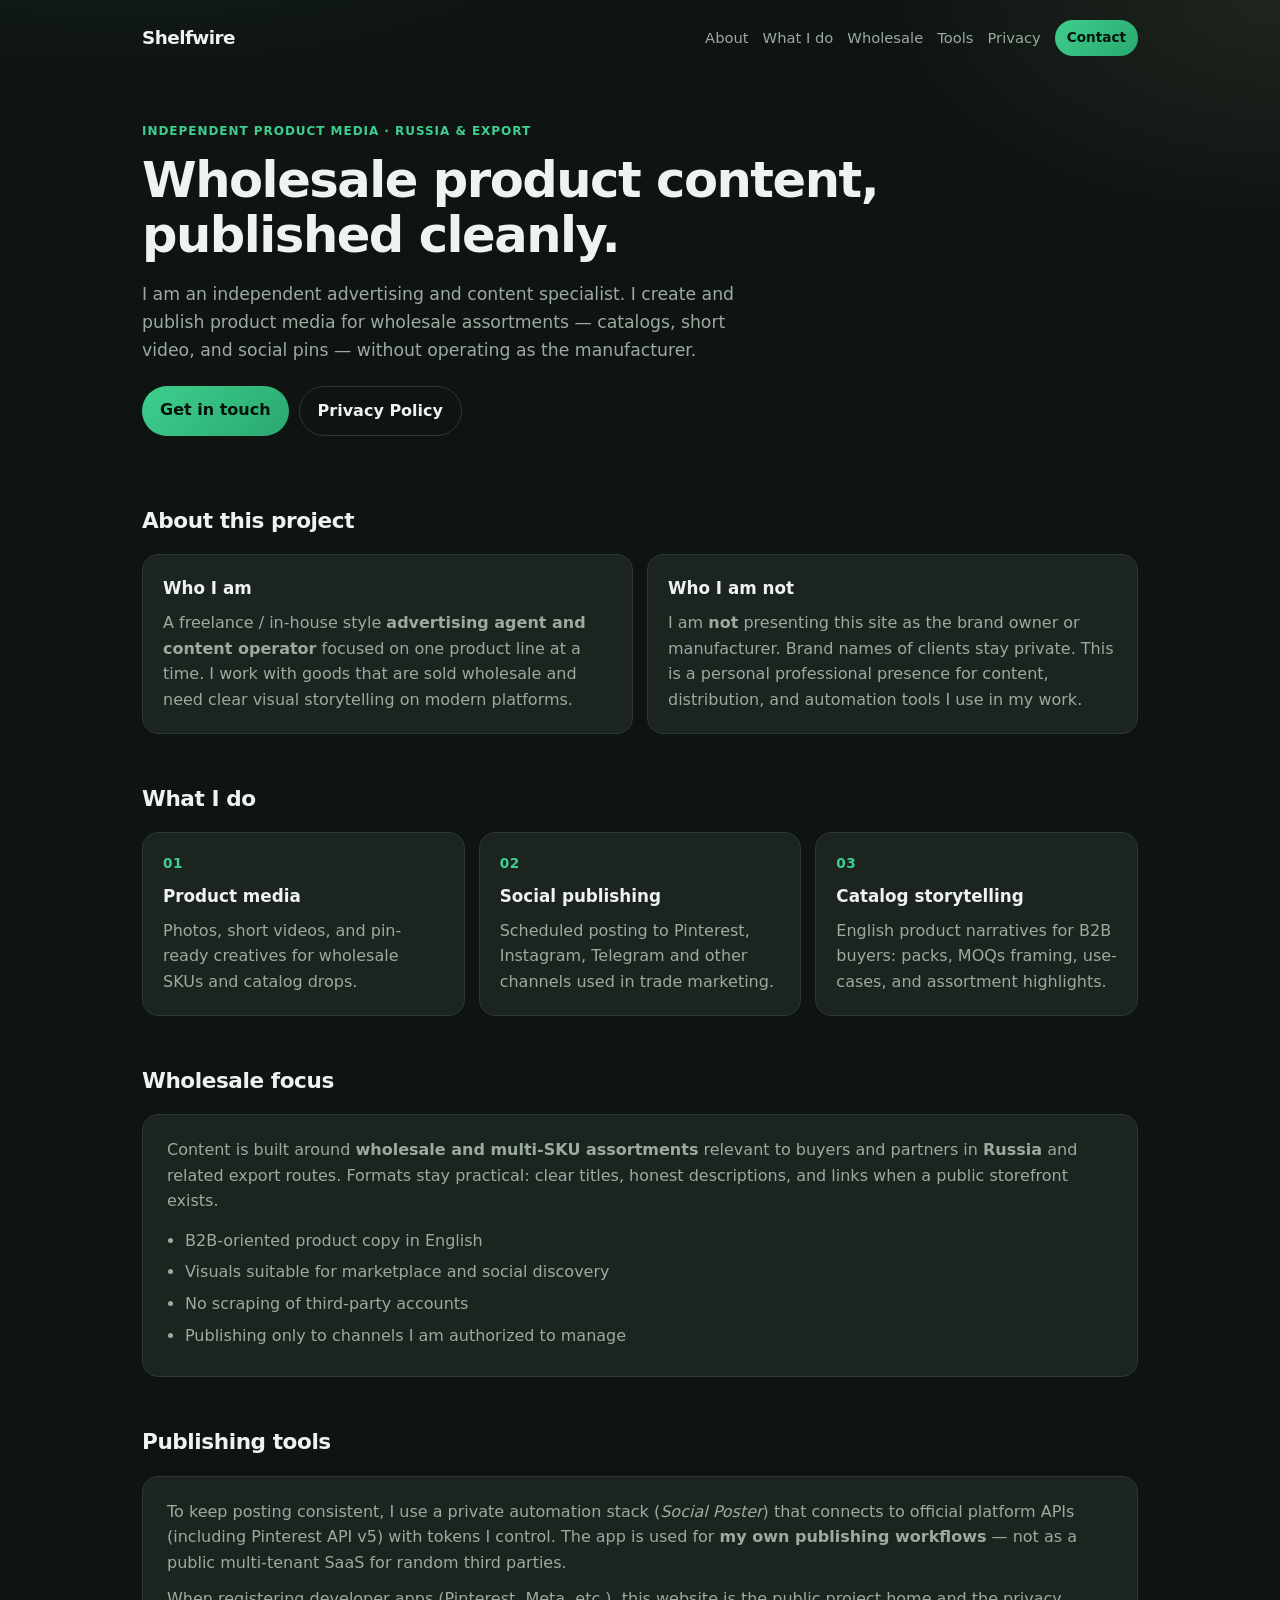
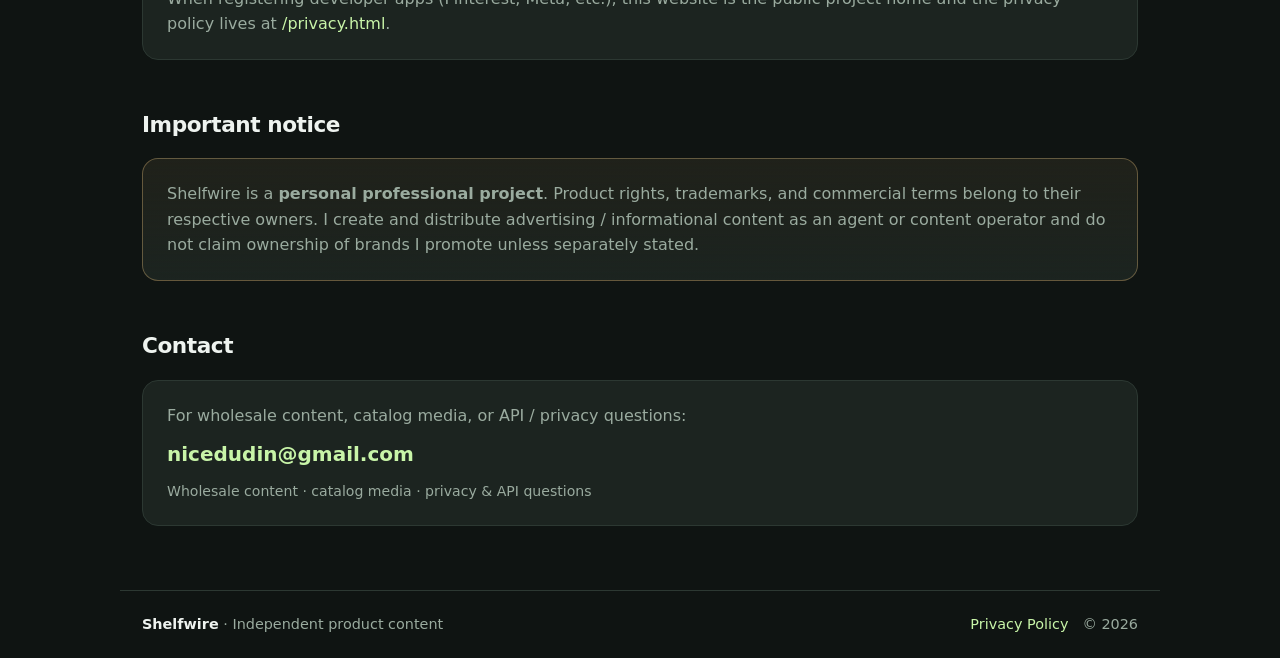
==== index.html @ 35e2c826 "Add Pinterest domain verification meta tag" ====
<!DOCTYPE html>
<html lang="en">
<head>
  <meta charset="UTF-8" />
  <meta name="p:domain_verify" content="ba3eca7c7f9a211c7e49f928717fe940"/>
  <meta name="viewport" content="width=device-width, initial-scale=1" />
  <title>Shelfwire — Product Content & Wholesale Catalog Media</title>
  <meta name="author" content="Shelfwire" />
  <meta property="og:site_name" content="Shelfwire" />
  <meta name="description" content="Independent advertising and product-content studio for wholesale goods. Catalog media, social publishing, and B2B product storytelling for assortments sold in Russia and export markets." />
  <link rel="stylesheet" href="styles.css" />
  <link rel="icon" href="favicon.svg" type="image/svg+xml" />
</head>
<body>
  <header class="top">
    <a class="logo" href="index.html">Shelfwire</a>
    <nav>
      <a href="#about">About</a>
      <a href="#work">What I do</a>
      <a href="#wholesale">Wholesale</a>
      <a href="#tools">Tools</a>
      <a href="privacy.html">Privacy</a>
      <a class="btn sm" href="#contact">Contact</a>
    </nav>
  </header>

  <main>
    <section class="hero">
      <p class="eyebrow">Independent product media · Russia & export</p>
      <h1>Wholesale product content,<br />published cleanly.</h1>
      <p class="lead">
        I am an independent advertising and content specialist.
        I create and publish product media for wholesale assortments —
        catalogs, short video, and social pins — without operating as the manufacturer.
      </p>
      <div class="hero-actions">
        <a class="btn" href="#contact">Get in touch</a>
        <a class="btn ghost" href="privacy.html">Privacy Policy</a>
      </div>
    </section>

    <section id="about" class="block">
      <h2>About this project</h2>
      <div class="grid two">
        <div class="card">
          <h3>Who I am</h3>
          <p>
            A freelance / in-house style <strong>advertising agent and content operator</strong>
            focused on one product line at a time. I work with goods that are sold wholesale
            and need clear visual storytelling on modern platforms.
          </p>
        </div>
        <div class="card">
          <h3>Who I am not</h3>
          <p>
            I am <strong>not</strong> presenting this site as the brand owner or manufacturer.
            Brand names of clients stay private. This is a personal professional presence
            for content, distribution, and automation tools I use in my work.
          </p>
        </div>
      </div>
    </section>

    <section id="work" class="block">
      <h2>What I do</h2>
      <div class="grid three">
        <div class="card">
          <div class="num">01</div>
          <h3>Product media</h3>
          <p>Photos, short videos, and pin-ready creatives for wholesale SKUs and catalog drops.</p>
        </div>
        <div class="card">
          <div class="num">02</div>
          <h3>Social publishing</h3>
          <p>Scheduled posting to Pinterest, Instagram, Telegram and other channels used in trade marketing.</p>
        </div>
        <div class="card">
          <div class="num">03</div>
          <h3>Catalog storytelling</h3>
          <p>English product narratives for B2B buyers: packs, MOQs framing, use-cases, and assortment highlights.</p>
        </div>
      </div>
    </section>

    <section id="wholesale" class="block">
      <h2>Wholesale focus</h2>
      <div class="card wide">
        <p>
          Content is built around <strong>wholesale and multi-SKU assortments</strong>
          relevant to buyers and partners in <strong>Russia</strong> and related export routes.
          Formats stay practical: clear titles, honest descriptions, and links when a public storefront exists.
        </p>
        <ul class="checks">
          <li>B2B-oriented product copy in English</li>
          <li>Visuals suitable for marketplace and social discovery</li>
          <li>No scraping of third-party accounts</li>
          <li>Publishing only to channels I am authorized to manage</li>
        </ul>
      </div>
    </section>

    <section id="tools" class="block">
      <h2>Publishing tools</h2>
      <div class="card wide">
        <p>
          To keep posting consistent, I use a private automation stack
          (<em>Social Poster</em>) that connects to official platform APIs
          (including Pinterest API v5) with tokens I control.
          The app is used for <strong>my own publishing workflows</strong> —
          not as a public multi-tenant SaaS for random third parties.
        </p>
        <p class="muted">
          When registering developer apps (Pinterest, Meta, etc.), this website
          is the public project home and the privacy policy lives at
          <a href="privacy.html">/privacy.html</a>.
        </p>
      </div>
    </section>

    <section id="disclaimer" class="block">
      <h2>Important notice</h2>
      <div class="card wide notice">
        <p>
          Shelfwire is a <strong>personal professional project</strong>.
          Product rights, trademarks, and commercial terms belong to their respective owners.
          I create and distribute advertising / informational content as an agent or content operator
          and do not claim ownership of brands I promote unless separately stated.
        </p>
      </div>
    </section>

    <section id="contact" class="block">
      <h2>Contact</h2>
      <div class="card wide contact">
        <p>For wholesale content, catalog media, or API / privacy questions:</p>
        <!-- TODO: replace with your real email before publishing -->
        <a class="mail" href="mailto:nicedudin@gmail.com">nicedudin@gmail.com</a>
        <p class="muted small">Wholesale content · catalog media · privacy &amp; API questions</p>
      </div>
    </section>
  </main>

  <footer class="foot">
    <div>
      <strong>Shelfwire</strong>
      <span class="muted"> · Independent product content</span>
    </div>
    <div class="foot-links">
      <a href="privacy.html">Privacy Policy</a>
      <span class="muted">© <span id="y"></span></span>
    </div>
  </footer>
  <script>document.getElementById("y").textContent = new Date().getFullYear();</script>
</body>
</html>
---- styles.css ----
:root {
  --bg: #0f1412;
  --bg2: #171d1a;
  --card: #1c2420;
  --line: #2c3832;
  --text: #eef3ef;
  --muted: #9aab9f;
  --accent: #3ecf8e;
  --accent2: #c8f5a8;
  --warn: #e8c07d;
  --radius: 16px;
  --font: "Segoe UI", system-ui, -apple-system, sans-serif;
}

* { box-sizing: border-box; }
html { scroll-behavior: smooth; }
body {
  margin: 0;
  font-family: var(--font);
  background:
    radial-gradient(1200px 600px at 10% -10%, rgba(62, 207, 142, 0.12), transparent 50%),
    radial-gradient(900px 500px at 100% 0%, rgba(200, 245, 168, 0.08), transparent 45%),
    var(--bg);
  color: var(--text);
  line-height: 1.6;
  min-height: 100vh;
}

a { color: var(--accent2); text-decoration: none; }
a:hover { text-decoration: underline; }

.top {
  max-width: 1040px;
  margin: 0 auto;
  padding: 20px 22px;
  display: flex;
  align-items: center;
  justify-content: space-between;
  gap: 16px;
}
.logo {
  font-weight: 800;
  letter-spacing: -0.03em;
  font-size: 1.15rem;
  color: var(--text);
  text-decoration: none;
}
.logo:hover { text-decoration: none; color: var(--accent2); }
nav {
  display: flex;
  flex-wrap: wrap;
  gap: 8px 14px;
  align-items: center;
  font-size: 0.92rem;
}
nav a { color: var(--muted); text-decoration: none; }
nav a:hover { color: var(--text); }

.btn {
  display: inline-block;
  background: linear-gradient(135deg, var(--accent), #2aa86f);
  color: #04140c !important;
  font-weight: 700;
  padding: 11px 18px;
  border-radius: 999px;
  text-decoration: none !important;
  border: 0;
}
.btn:hover { filter: brightness(1.06); }
.btn.ghost {
  background: transparent;
  color: var(--text) !important;
  border: 1px solid var(--line);
}
.btn.sm { padding: 7px 12px; font-size: 0.85rem; }

main { max-width: 1040px; margin: 0 auto; padding: 10px 22px 64px; }
.hero { padding: 36px 0 20px; max-width: 780px; }
.eyebrow {
  text-transform: uppercase;
  letter-spacing: 0.08em;
  font-size: 0.75rem;
  font-weight: 700;
  color: var(--accent);
  margin: 0 0 12px;
}
h1 {
  font-size: clamp(2rem, 4.5vw, 3.1rem);
  line-height: 1.12;
  letter-spacing: -0.03em;
  margin: 0 0 16px;
  font-weight: 800;
}
.lead { font-size: 1.08rem; color: var(--muted); max-width: 640px; }
.hero-actions { display: flex; flex-wrap: wrap; gap: 10px; margin-top: 22px; }

.block { margin-top: 48px; }
.block h2 {
  font-size: 1.35rem;
  letter-spacing: -0.02em;
  margin: 0 0 16px;
}
.grid { display: grid; gap: 14px; }
.grid.two { grid-template-columns: repeat(2, 1fr); }
.grid.three { grid-template-columns: repeat(3, 1fr); }

.card {
  background: var(--card);
  border: 1px solid var(--line);
  border-radius: var(--radius);
  padding: 20px;
}
.card.wide { padding: 22px 24px; }
.card h3 { margin: 0 0 8px; font-size: 1.05rem; }
.card p { margin: 0; color: var(--muted); }
.card p + p { margin-top: 10px; }
.num {
  font-weight: 800;
  color: var(--accent);
  font-size: 0.85rem;
  margin-bottom: 8px;
  letter-spacing: 0.04em;
}

.checks {
  margin: 14px 0 0;
  padding-left: 18px;
  color: var(--muted);
}
.checks li { margin-bottom: 6px; }

.notice {
  border-color: rgba(232, 192, 125, 0.35);
  background: linear-gradient(180deg, rgba(232, 192, 125, 0.08), var(--card));
}
.muted { color: var(--muted); }
.small { font-size: 0.88rem; }
.contact .mail {
  display: inline-block;
  margin: 10px 0;
  font-size: 1.25rem;
  font-weight: 700;
  color: var(--accent2);
}

.foot {
  max-width: 1040px;
  margin: 0 auto;
  padding: 22px;
  border-top: 1px solid var(--line);
  display: flex;
  justify-content: space-between;
  gap: 12px;
  flex-wrap: wrap;
  font-size: 0.9rem;
}
.foot-links { display: flex; gap: 14px; align-items: center; }

/* Legal */
.legal { max-width: 800px; }
.legal h1 { font-size: 2.2rem; margin-bottom: 8px; }
.legal-card h2 {
  font-size: 1.05rem;
  margin: 22px 0 8px;
  color: var(--text);
}
.legal-card h2:first-child { margin-top: 0; }
.legal-card p, .legal-card li { color: var(--muted); font-size: 0.96rem; }
.legal-card ul { padding-left: 18px; }
.legal-card li { margin-bottom: 6px; }

code {
  font-family: ui-monospace, SFMono-Regular, Menlo, monospace;
  font-size: 0.85em;
  background: var(--bg2);
  padding: 1px 6px;
  border-radius: 4px;
}

@media (max-width: 800px) {
  .grid.two, .grid.three { grid-template-columns: 1fr; }
  nav { justify-content: flex-end; }
}
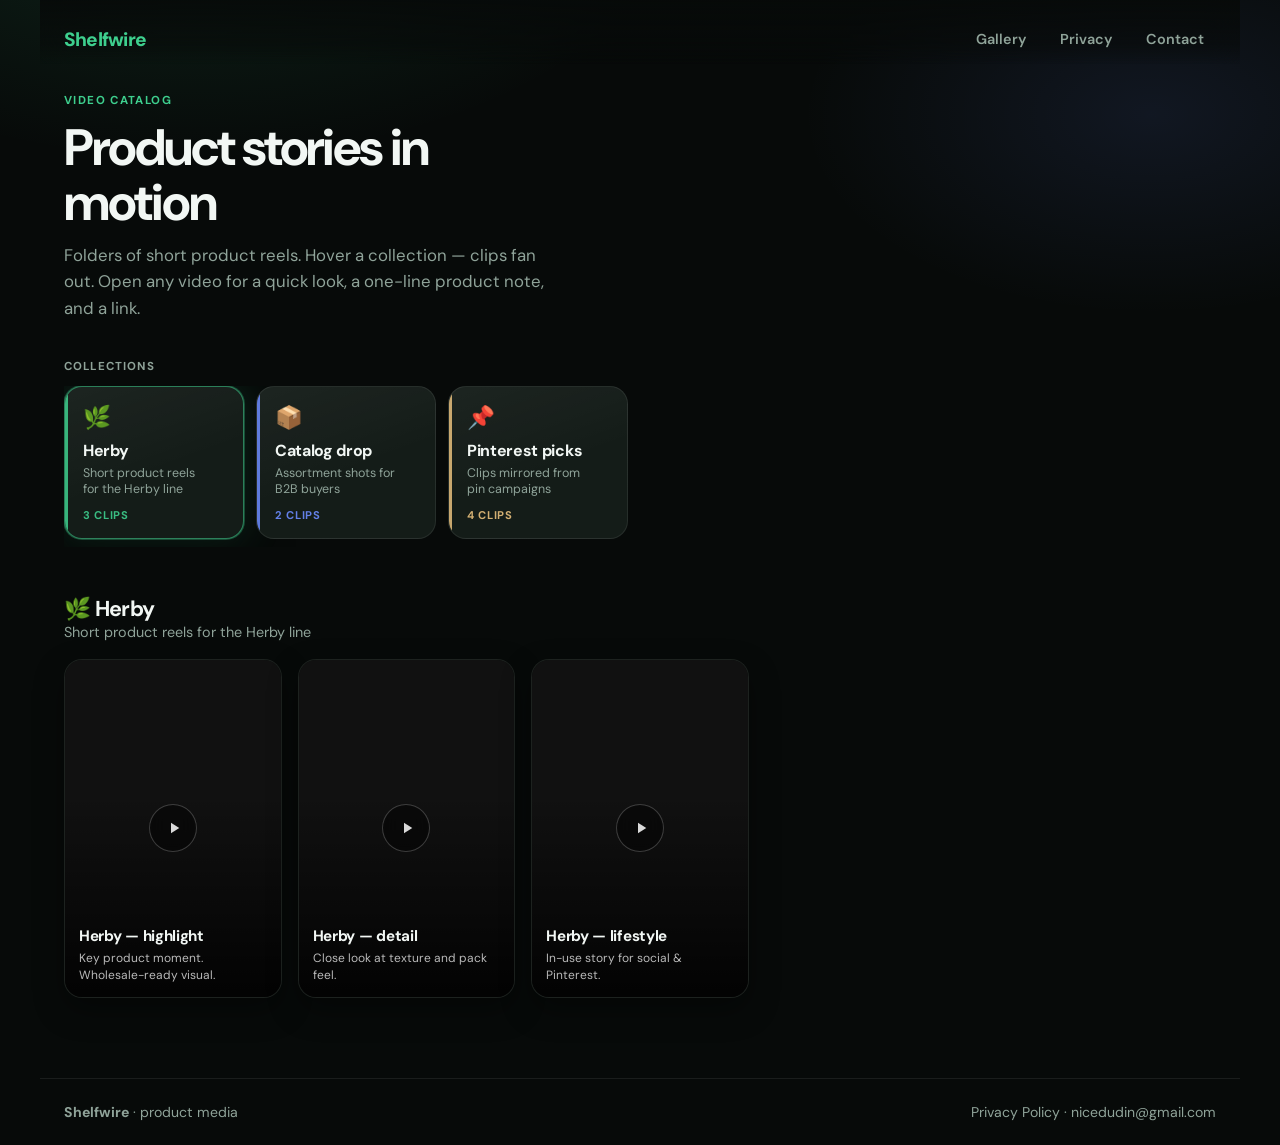
==== commit 552726b8: "Multimedia video catalog with animated collections" ====
--- a/index.html
+++ b/index.html
@@ -4,152 +4,80 @@
   <meta charset="UTF-8" />
   <meta name="p:domain_verify" content="ba3eca7c7f9a211c7e49f928717fe940"/>
   <meta name="viewport" content="width=device-width, initial-scale=1" />
-  <title>Shelfwire — Product Content & Wholesale Catalog Media</title>
+  <title>Shelfwire — Product videos</title>
   <meta name="author" content="Shelfwire" />
   <meta property="og:site_name" content="Shelfwire" />
-  <meta name="description" content="Independent advertising and product-content studio for wholesale goods. Catalog media, social publishing, and B2B product storytelling for assortments sold in Russia and export markets." />
-  <link rel="stylesheet" href="styles.css" />
+  <meta name="description" content="Shelfwire — multimedia product catalog. Short reels by collection, minimal copy, direct product links." />
   <link rel="icon" href="favicon.svg" type="image/svg+xml" />
+  <link rel="preconnect" href="https://fonts.googleapis.com" />
+  <link rel="preconnect" href="https://fonts.gstatic.com" crossorigin />
+  <link href="https://fonts.googleapis.com/css2?family=DM+Sans:ital,opsz,wght@0,9..40,400;0,9..40,500;0,9..40,600;0,9..40,700;1,9..40,400&display=swap" rel="stylesheet" />
+  <link rel="stylesheet" href="css/gallery.css" />
 </head>
 <body>
   <header class="top">
-    <a class="logo" href="index.html">Shelfwire</a>
-    <nav>
-      <a href="#about">About</a>
-      <a href="#work">What I do</a>
-      <a href="#wholesale">Wholesale</a>
-      <a href="#tools">Tools</a>
+    <a class="logo" href="index.html"><span id="site-name">Shelfwire</span></a>
+    <nav class="nav">
+      <a href="#gallery">Gallery</a>
       <a href="privacy.html">Privacy</a>
-      <a class="btn sm" href="#contact">Contact</a>
+      <a href="mailto:nicedudin@gmail.com">Contact</a>
     </nav>
   </header>
 
-  <main>
-    <section class="hero">
-      <p class="eyebrow">Independent product media · Russia & export</p>
-      <h1>Wholesale product content,<br />published cleanly.</h1>
-      <p class="lead">
-        I am an independent advertising and content specialist.
-        I create and publish product media for wholesale assortments —
-        catalogs, short video, and social pins — without operating as the manufacturer.
-      </p>
-      <div class="hero-actions">
-        <a class="btn" href="#contact">Get in touch</a>
-        <a class="btn ghost" href="privacy.html">Privacy Policy</a>
-      </div>
-    </section>
+  <section class="hero">
+    <p class="eyebrow">Video catalog</p>
+    <h1 id="site-tagline">Product stories in motion</h1>
+    <p>
+      Folders of short product reels. Hover a collection — clips fan out.
+      Open any video for a quick look, a one-line product note, and a link.
+    </p>
+  </section>
 
-    <section id="about" class="block">
-      <h2>About this project</h2>
-      <div class="grid two">
-        <div class="card">
-          <h3>Who I am</h3>
-          <p>
-            A freelance / in-house style <strong>advertising agent and content operator</strong>
-            focused on one product line at a time. I work with goods that are sold wholesale
-            and need clear visual storytelling on modern platforms.
-          </p>
+  <section class="rail-wrap" id="gallery">
+    <div class="rail-label">Collections</div>
+    <div class="rail" id="rail" role="tablist" aria-label="Product collections"></div>
+  </section>
+
+  <section class="stage" id="stage" aria-live="polite">
+    <div class="stage-head" id="stage-head"></div>
+    <div class="fan" id="fan"></div>
+  </section>
+
+  <div class="modal" id="modal" role="dialog" aria-modal="true" aria-labelledby="modal-title">
+    <div class="modal-inner">
+      <button type="button" class="modal-close" id="modal-close" aria-label="Close">×</button>
+      <div class="modal-card">
+        <div class="modal-video">
+          <video id="modal-video" controls playsinline></video>
         </div>
-        <div class="card">
-          <h3>Who I am not</h3>
-          <p>
-            I am <strong>not</strong> presenting this site as the brand owner or manufacturer.
-            Brand names of clients stay private. This is a personal professional presence
-            for content, distribution, and automation tools I use in my work.
-          </p>
+        <div class="modal-side">
+          <div class="cat-tag" id="modal-cat"></div>
+          <h2 id="modal-title"></h2>
+          <p id="modal-blurb"></p>
+          <div class="btn-row">
+            <a class="btn primary" id="modal-link" href="#" target="_blank" rel="noopener">View product →</a>
+            <button type="button" class="btn ghost" id="modal-close-2">Close</button>
+          </div>
         </div>
       </div>
-    </section>
-
-    <section id="work" class="block">
-      <h2>What I do</h2>
-      <div class="grid three">
-        <div class="card">
-          <div class="num">01</div>
-          <h3>Product media</h3>
-          <p>Photos, short videos, and pin-ready creatives for wholesale SKUs and catalog drops.</p>
-        </div>
-        <div class="card">
-          <div class="num">02</div>
-          <h3>Social publishing</h3>
-          <p>Scheduled posting to Pinterest, Instagram, Telegram and other channels used in trade marketing.</p>
-        </div>
-        <div class="card">
-          <div class="num">03</div>
-          <h3>Catalog storytelling</h3>
-          <p>English product narratives for B2B buyers: packs, MOQs framing, use-cases, and assortment highlights.</p>
-        </div>
-      </div>
-    </section>
-
-    <section id="wholesale" class="block">
-      <h2>Wholesale focus</h2>
-      <div class="card wide">
-        <p>
-          Content is built around <strong>wholesale and multi-SKU assortments</strong>
-          relevant to buyers and partners in <strong>Russia</strong> and related export routes.
-          Formats stay practical: clear titles, honest descriptions, and links when a public storefront exists.
-        </p>
-        <ul class="checks">
-          <li>B2B-oriented product copy in English</li>
-          <li>Visuals suitable for marketplace and social discovery</li>
-          <li>No scraping of third-party accounts</li>
-          <li>Publishing only to channels I am authorized to manage</li>
-        </ul>
-      </div>
-    </section>
-
-    <section id="tools" class="block">
-      <h2>Publishing tools</h2>
-      <div class="card wide">
-        <p>
-          To keep posting consistent, I use a private automation stack
-          (<em>Social Poster</em>) that connects to official platform APIs
-          (including Pinterest API v5) with tokens I control.
-          The app is used for <strong>my own publishing workflows</strong> —
-          not as a public multi-tenant SaaS for random third parties.
-        </p>
-        <p class="muted">
-          When registering developer apps (Pinterest, Meta, etc.), this website
-          is the public project home and the privacy policy lives at
-          <a href="privacy.html">/privacy.html</a>.
-        </p>
-      </div>
-    </section>
-
-    <section id="disclaimer" class="block">
-      <h2>Important notice</h2>
-      <div class="card wide notice">
-        <p>
-          Shelfwire is a <strong>personal professional project</strong>.
-          Product rights, trademarks, and commercial terms belong to their respective owners.
-          I create and distribute advertising / informational content as an agent or content operator
-          and do not claim ownership of brands I promote unless separately stated.
-        </p>
-      </div>
-    </section>
-
-    <section id="contact" class="block">
-      <h2>Contact</h2>
-      <div class="card wide contact">
-        <p>For wholesale content, catalog media, or API / privacy questions:</p>
-        <!-- TODO: replace with your real email before publishing -->
-        <a class="mail" href="mailto:nicedudin@gmail.com">nicedudin@gmail.com</a>
-        <p class="muted small">Wholesale content · catalog media · privacy &amp; API questions</p>
-      </div>
-    </section>
-  </main>
+    </div>
+  </div>
 
   <footer class="foot">
+    <div><strong>Shelfwire</strong> · product media</div>
     <div>
-      <strong>Shelfwire</strong>
-      <span class="muted"> · Independent product content</span>
-    </div>
-    <div class="foot-links">
       <a href="privacy.html">Privacy Policy</a>
-      <span class="muted">© <span id="y"></span></span>
+      ·
+      <a href="mailto:nicedudin@gmail.com">nicedudin@gmail.com</a>
     </div>
   </footer>
-  <script>document.getElementById("y").textContent = new Date().getFullYear();</script>
+
+  <script src="js/catalog.js"></script>
+  <script src="js/gallery.js"></script>
+  <script>
+    document.getElementById("modal-close-2").addEventListener("click", () => {
+      document.getElementById("modal-close").click();
+    });
+  </script>
 </body>
 </html>
--- a/css/gallery.css
+++ b/css/gallery.css
@@ -0,0 +1,451 @@
+:root {
+  --bg: #070a09;
+  --bg2: #0e1411;
+  --card: #141c18;
+  --line: rgba(255, 255, 255, 0.08);
+  --text: #f2f7f4;
+  --muted: #8fa399;
+  --accent: #3ecf8e;
+  --glow: rgba(62, 207, 142, 0.35);
+  --radius: 20px;
+  --font: "DM Sans", "Segoe UI", system-ui, sans-serif;
+  --ease: cubic-bezier(0.22, 1, 0.36, 1);
+}
+
+* { box-sizing: border-box; }
+html { scroll-behavior: smooth; }
+body {
+  margin: 0;
+  min-height: 100vh;
+  font-family: var(--font);
+  color: var(--text);
+  background:
+    radial-gradient(900px 500px at 15% -10%, rgba(62, 207, 142, 0.14), transparent 55%),
+    radial-gradient(700px 400px at 90% 10%, rgba(108, 140, 255, 0.1), transparent 50%),
+    var(--bg);
+  overflow-x: hidden;
+}
+
+a { color: inherit; text-decoration: none; }
+
+/* ── Header ── */
+.top {
+  max-width: 1200px;
+  margin: 0 auto;
+  padding: 22px 24px 8px;
+  display: flex;
+  align-items: center;
+  justify-content: space-between;
+  gap: 16px;
+  position: sticky;
+  top: 0;
+  z-index: 40;
+  backdrop-filter: blur(14px);
+  background: linear-gradient(180deg, rgba(7, 10, 9, 0.92), rgba(7, 10, 9, 0.55) 70%, transparent);
+}
+.logo {
+  font-weight: 800;
+  letter-spacing: -0.04em;
+  font-size: 1.2rem;
+}
+.logo span { color: var(--accent); }
+.nav {
+  display: flex;
+  gap: 10px;
+  align-items: center;
+  flex-wrap: wrap;
+}
+.nav a {
+  color: var(--muted);
+  font-size: 0.9rem;
+  font-weight: 600;
+  padding: 8px 12px;
+  border-radius: 999px;
+  transition: 0.2s var(--ease);
+}
+.nav a:hover { color: var(--text); background: rgba(255,255,255,0.04); }
+
+/* ── Hero ── */
+.hero {
+  max-width: 1200px;
+  margin: 0 auto;
+  padding: 28px 24px 10px;
+}
+.hero .eyebrow {
+  text-transform: uppercase;
+  letter-spacing: 0.12em;
+  font-size: 0.72rem;
+  font-weight: 700;
+  color: var(--accent);
+  margin: 0 0 10px;
+}
+.hero h1 {
+  margin: 0 0 12px;
+  font-size: clamp(2rem, 4.5vw, 3.2rem);
+  letter-spacing: -0.04em;
+  line-height: 1.08;
+  max-width: 14ch;
+}
+.hero p {
+  margin: 0;
+  color: var(--muted);
+  max-width: 42ch;
+  font-size: 1.05rem;
+  line-height: 1.55;
+}
+
+/* ── Category rail ── */
+.rail-wrap {
+  max-width: 1200px;
+  margin: 28px auto 0;
+  padding: 0 24px 40px;
+}
+.rail-label {
+  font-size: 0.72rem;
+  font-weight: 700;
+  letter-spacing: 0.1em;
+  text-transform: uppercase;
+  color: var(--muted);
+  margin-bottom: 12px;
+}
+.rail {
+  display: flex;
+  gap: 12px;
+  overflow-x: auto;
+  padding-bottom: 8px;
+  scrollbar-width: thin;
+}
+.folder {
+  flex: 0 0 auto;
+  min-width: 180px;
+  border: 1px solid var(--line);
+  background: linear-gradient(160deg, rgba(255,255,255,0.04), transparent 55%), var(--card);
+  border-radius: 18px;
+  padding: 16px 18px;
+  cursor: pointer;
+  transition: transform 0.35s var(--ease), border-color 0.25s, box-shadow 0.35s var(--ease);
+  position: relative;
+  overflow: hidden;
+  text-align: left;
+  color: var(--text);
+  font: inherit;
+}
+.folder::before {
+  content: "";
+  position: absolute;
+  inset: 0 auto 0 0;
+  width: 3px;
+  background: var(--folder-accent, var(--accent));
+  opacity: 0.85;
+}
+.folder:hover {
+  transform: translateY(-3px);
+  border-color: rgba(255,255,255,0.16);
+}
+.folder.active {
+  border-color: color-mix(in srgb, var(--folder-accent, var(--accent)) 55%, transparent);
+  box-shadow: 0 0 0 1px color-mix(in srgb, var(--folder-accent, var(--accent)) 30%, transparent),
+    0 18px 50px rgba(0, 0, 0, 0.35),
+    0 0 40px color-mix(in srgb, var(--folder-accent, var(--accent)) 18%, transparent);
+}
+.folder .fe { font-size: 1.4rem; display: block; margin-bottom: 8px; }
+.folder .ft { font-weight: 700; font-size: 1rem; letter-spacing: -0.02em; }
+.folder .fb { color: var(--muted); font-size: 0.78rem; margin-top: 4px; max-width: 16ch; line-height: 1.35; }
+.folder .fc {
+  margin-top: 10px;
+  font-size: 0.7rem;
+  font-weight: 700;
+  letter-spacing: 0.06em;
+  text-transform: uppercase;
+  color: var(--folder-accent, var(--accent));
+  opacity: 0.9;
+}
+
+/* ── Stage: fan / grid of clips ── */
+.stage {
+  max-width: 1200px;
+  margin: 8px auto 0;
+  padding: 0 24px 80px;
+  min-height: 420px;
+}
+.stage-empty {
+  border: 1px dashed var(--line);
+  border-radius: var(--radius);
+  padding: 48px 24px;
+  text-align: center;
+  color: var(--muted);
+}
+.stage-head {
+  display: flex;
+  align-items: baseline;
+  justify-content: space-between;
+  gap: 12px;
+  margin-bottom: 18px;
+  opacity: 0;
+  transform: translateY(8px);
+  transition: 0.45s var(--ease);
+}
+.stage.open .stage-head {
+  opacity: 1;
+  transform: none;
+}
+.stage-head h2 {
+  margin: 0;
+  font-size: 1.35rem;
+  letter-spacing: -0.03em;
+}
+.stage-head p {
+  margin: 0;
+  color: var(--muted);
+  font-size: 0.9rem;
+}
+
+.fan {
+  position: relative;
+  display: grid;
+  grid-template-columns: repeat(auto-fill, minmax(200px, 1fr));
+  gap: 16px;
+  perspective: 1200px;
+}
+
+.clip {
+  --i: 0;
+  position: relative;
+  border-radius: 18px;
+  overflow: hidden;
+  background: #0a0f0c;
+  border: 1px solid var(--line);
+  cursor: pointer;
+  aspect-ratio: 9 / 14;
+  transform-origin: center bottom;
+  opacity: 0;
+  transform: translateY(40px) scale(0.82) rotateX(12deg);
+  transition:
+    opacity 0.5s var(--ease),
+    transform 0.55s var(--ease),
+    border-color 0.25s,
+    box-shadow 0.35s var(--ease);
+  transition-delay: calc(var(--i) * 55ms);
+  box-shadow: 0 12px 30px rgba(0, 0, 0, 0.35);
+}
+.stage.open .clip {
+  opacity: 1;
+  transform: translateY(0) scale(1) rotateX(0);
+}
+.stage.open .clip:hover {
+  transform: translateY(-10px) scale(1.03);
+  border-color: rgba(255, 255, 255, 0.2);
+  box-shadow:
+    0 24px 50px rgba(0, 0, 0, 0.45),
+    0 0 0 1px color-mix(in srgb, var(--cat-accent, var(--accent)) 40%, transparent),
+    0 0 36px color-mix(in srgb, var(--cat-accent, var(--accent)) 15%, transparent);
+  z-index: 2;
+}
+.stage.collapsing .clip {
+  opacity: 0;
+  transform: translateY(28px) scale(0.88);
+  transition-delay: calc(var(--i) * 30ms);
+}
+
+.clip video,
+.clip .poster {
+  width: 100%;
+  height: 100%;
+  object-fit: cover;
+  display: block;
+  background: #111;
+}
+.clip .shade {
+  position: absolute;
+  inset: 0;
+  background: linear-gradient(180deg, transparent 40%, rgba(0, 0, 0, 0.85) 100%);
+  pointer-events: none;
+}
+.clip .meta {
+  position: absolute;
+  left: 0;
+  right: 0;
+  bottom: 0;
+  padding: 14px;
+  z-index: 1;
+}
+.clip .meta h3 {
+  margin: 0 0 4px;
+  font-size: 0.95rem;
+  font-weight: 700;
+  letter-spacing: -0.02em;
+}
+.clip .meta p {
+  margin: 0;
+  font-size: 0.75rem;
+  color: rgba(255, 255, 255, 0.72);
+  line-height: 1.35;
+  display: -webkit-box;
+  -webkit-line-clamp: 2;
+  -webkit-box-orient: vertical;
+  overflow: hidden;
+}
+.clip .play {
+  position: absolute;
+  top: 50%;
+  left: 50%;
+  width: 48px;
+  height: 48px;
+  margin: -24px 0 0 -24px;
+  border-radius: 50%;
+  background: rgba(0, 0, 0, 0.45);
+  border: 1px solid rgba(255, 255, 255, 0.25);
+  backdrop-filter: blur(8px);
+  display: grid;
+  place-items: center;
+  opacity: 0.85;
+  transition: 0.25s var(--ease);
+  pointer-events: none;
+}
+.clip:hover .play {
+  opacity: 1;
+  transform: scale(1.08);
+  background: color-mix(in srgb, var(--cat-accent, var(--accent)) 55%, rgba(0,0,0,0.4));
+}
+.clip .play svg { width: 18px; height: 18px; fill: #fff; margin-left: 2px; }
+
+/* ── Modal ── */
+.modal {
+  position: fixed;
+  inset: 0;
+  z-index: 100;
+  display: grid;
+  place-items: center;
+  padding: 20px;
+  background: rgba(0, 0, 0, 0.72);
+  backdrop-filter: blur(10px);
+  opacity: 0;
+  pointer-events: none;
+  transition: opacity 0.3s var(--ease);
+}
+.modal.open {
+  opacity: 1;
+  pointer-events: auto;
+}
+.modal-card {
+  width: min(960px, 100%);
+  max-height: min(90vh, 900px);
+  background: var(--bg2);
+  border: 1px solid var(--line);
+  border-radius: 22px;
+  overflow: hidden;
+  display: grid;
+  grid-template-columns: 1.2fr 0.9fr;
+  box-shadow: 0 40px 100px rgba(0, 0, 0, 0.55);
+  transform: translateY(18px) scale(0.97);
+  transition: transform 0.4s var(--ease);
+}
+.modal.open .modal-card { transform: none; }
+.modal-video {
+  background: #000;
+  min-height: 280px;
+  display: flex;
+  align-items: center;
+}
+.modal-video video {
+  width: 100%;
+  max-height: 80vh;
+  display: block;
+}
+.modal-side {
+  padding: 28px 26px;
+  display: flex;
+  flex-direction: column;
+  gap: 12px;
+}
+.modal-side .cat-tag {
+  font-size: 0.7rem;
+  font-weight: 700;
+  letter-spacing: 0.08em;
+  text-transform: uppercase;
+  color: var(--accent);
+}
+.modal-side h2 {
+  margin: 0;
+  font-size: 1.45rem;
+  letter-spacing: -0.03em;
+  line-height: 1.15;
+}
+.modal-side p {
+  margin: 0;
+  color: var(--muted);
+  font-size: 0.95rem;
+  line-height: 1.55;
+  flex: 1;
+}
+.btn-row {
+  display: flex;
+  flex-wrap: wrap;
+  gap: 10px;
+  margin-top: 8px;
+}
+.btn {
+  display: inline-flex;
+  align-items: center;
+  justify-content: center;
+  gap: 8px;
+  padding: 12px 18px;
+  border-radius: 999px;
+  font-weight: 700;
+  font-size: 0.9rem;
+  border: 0;
+  cursor: pointer;
+  font-family: inherit;
+  transition: 0.2s var(--ease);
+}
+.btn.primary {
+  background: linear-gradient(135deg, var(--accent), #2aa86f);
+  color: #04140c;
+}
+.btn.primary:hover { filter: brightness(1.08); }
+.btn.ghost {
+  background: transparent;
+  color: var(--text);
+  border: 1px solid var(--line);
+}
+.btn.ghost:hover { border-color: rgba(255,255,255,0.22); }
+.modal-close {
+  position: absolute;
+  top: 18px;
+  right: 18px;
+  width: 40px;
+  height: 40px;
+  border-radius: 50%;
+  border: 1px solid var(--line);
+  background: rgba(0,0,0,0.45);
+  color: #fff;
+  font-size: 1.2rem;
+  cursor: pointer;
+  z-index: 2;
+}
+.modal-inner { position: relative; width: min(960px, 100%); }
+
+/* ── Footer ── */
+.foot {
+  max-width: 1200px;
+  margin: 0 auto;
+  padding: 24px;
+  border-top: 1px solid var(--line);
+  display: flex;
+  justify-content: space-between;
+  gap: 12px;
+  flex-wrap: wrap;
+  color: var(--muted);
+  font-size: 0.88rem;
+}
+.foot a { color: var(--muted); }
+.foot a:hover { color: var(--accent); }
+
+@media (max-width: 820px) {
+  .modal-card { grid-template-columns: 1fr; }
+  .fan { grid-template-columns: repeat(2, 1fr); }
+  .hero h1 { max-width: none; }
+}
+@media (max-width: 480px) {
+  .fan { grid-template-columns: 1fr; }
+}
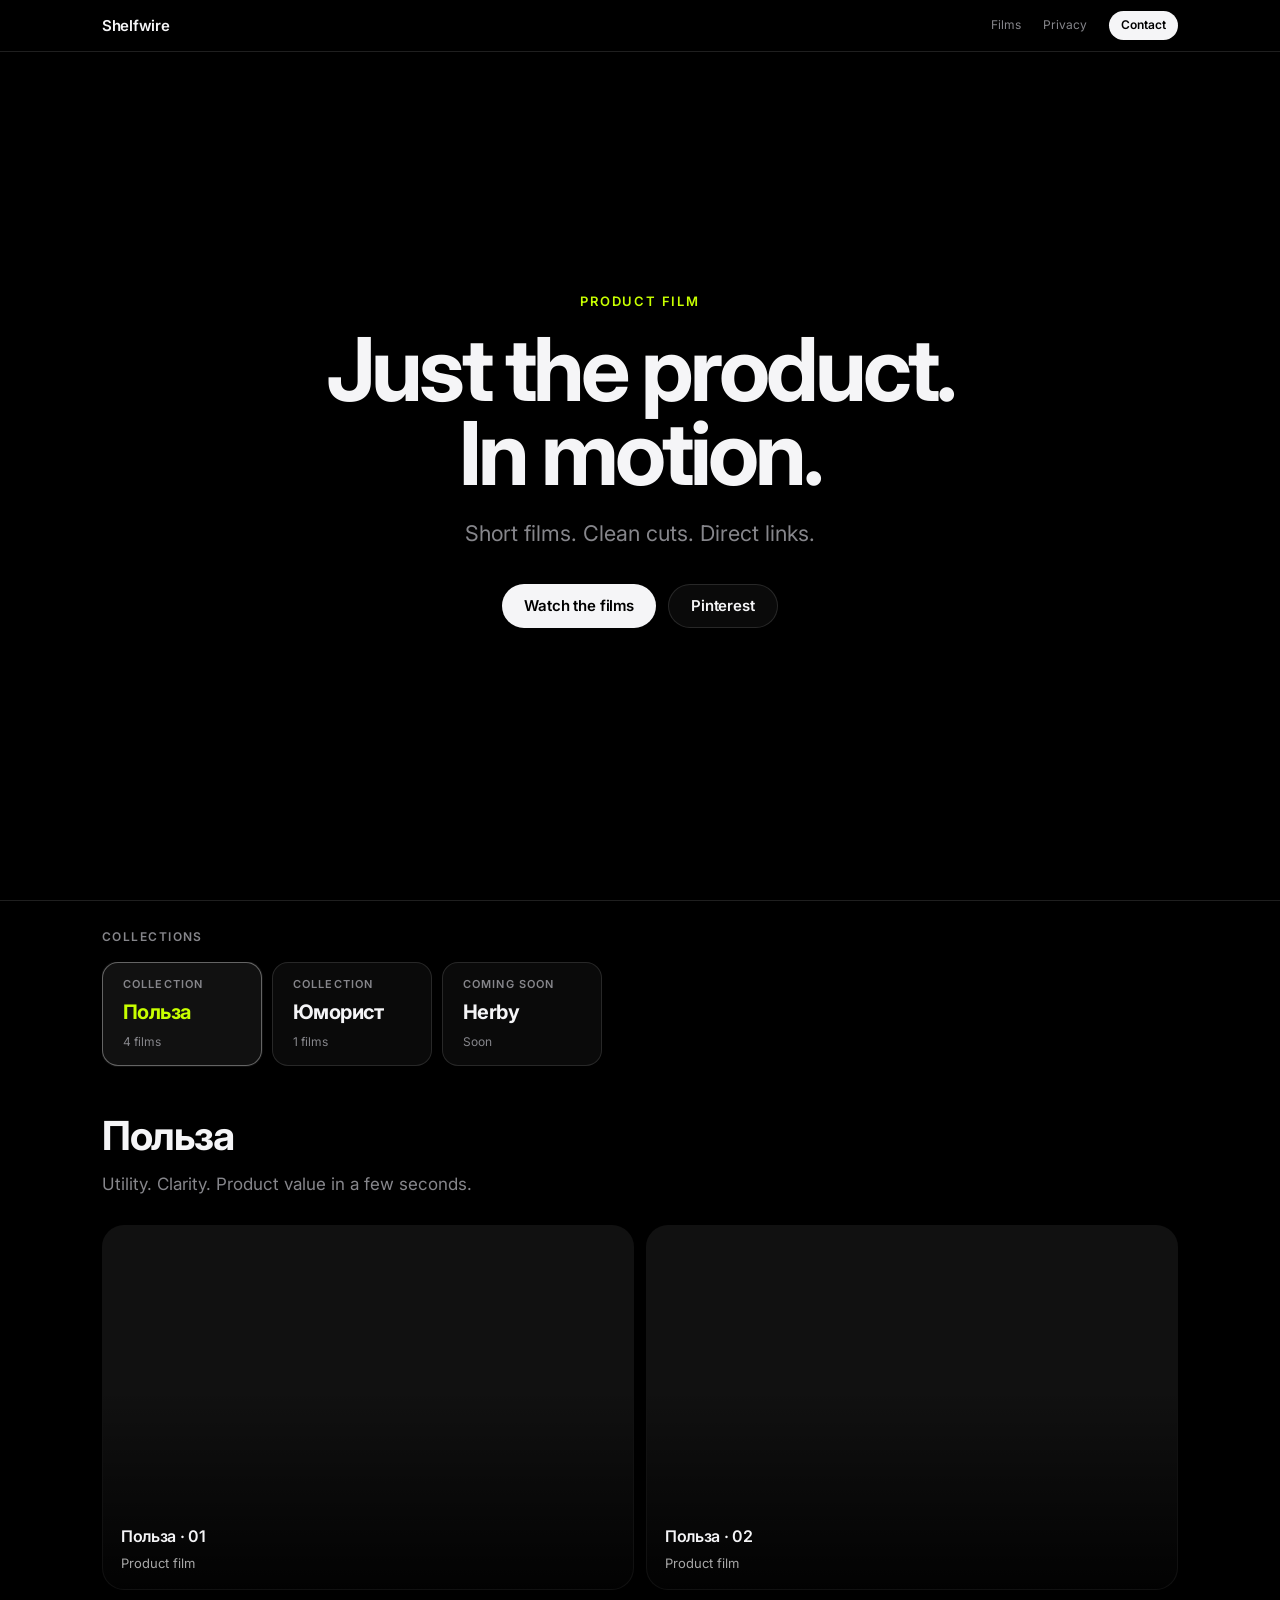
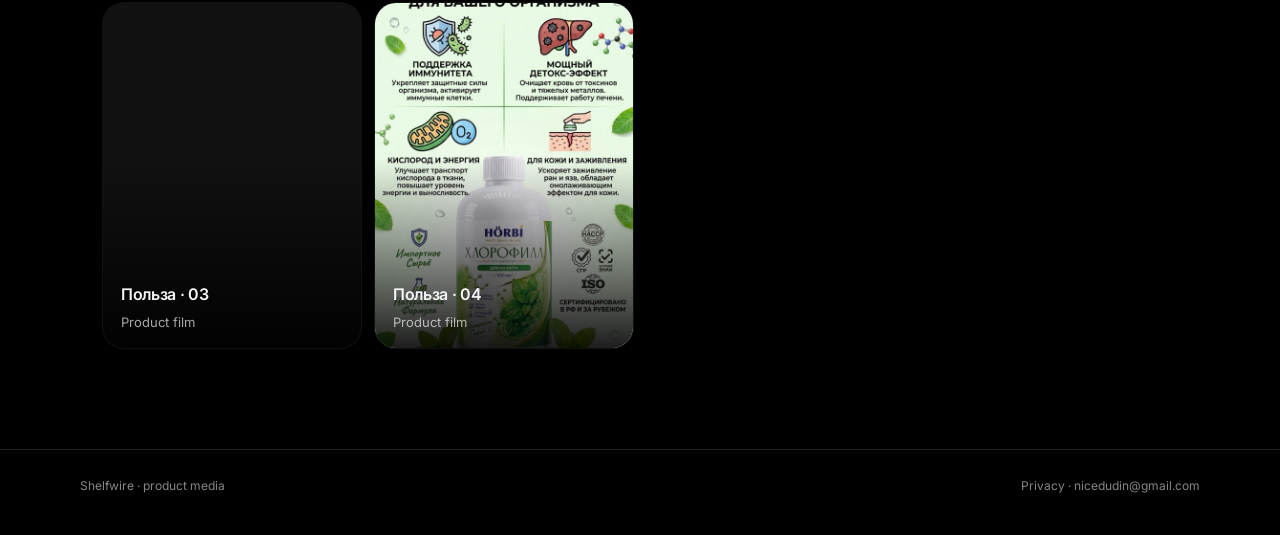
==== commit 98bb3a01: "Premium Nike x Apple product film gallery with Pinterest clips" ====
--- a/index.html
+++ b/index.html
@@ -4,80 +4,85 @@
   <meta charset="UTF-8" />
   <meta name="p:domain_verify" content="ba3eca7c7f9a211c7e49f928717fe940"/>
   <meta name="viewport" content="width=device-width, initial-scale=1" />
-  <title>Shelfwire — Product videos</title>
+  <title>Shelfwire</title>
+  <meta name="description" content="Shelfwire — product films. Just the product, in motion." />
   <meta name="author" content="Shelfwire" />
   <meta property="og:site_name" content="Shelfwire" />
-  <meta name="description" content="Shelfwire — multimedia product catalog. Short reels by collection, minimal copy, direct product links." />
   <link rel="icon" href="favicon.svg" type="image/svg+xml" />
   <link rel="preconnect" href="https://fonts.googleapis.com" />
   <link rel="preconnect" href="https://fonts.gstatic.com" crossorigin />
-  <link href="https://fonts.googleapis.com/css2?family=DM+Sans:ital,opsz,wght@0,9..40,400;0,9..40,500;0,9..40,600;0,9..40,700;1,9..40,400&display=swap" rel="stylesheet" />
+  <link href="https://fonts.googleapis.com/css2?family=Inter:wght@400;500;600;700&display=swap" rel="stylesheet" />
   <link rel="stylesheet" href="css/gallery.css" />
 </head>
 <body>
-  <header class="top">
-    <a class="logo" href="index.html"><span id="site-name">Shelfwire</span></a>
-    <nav class="nav">
-      <a href="#gallery">Gallery</a>
-      <a href="privacy.html">Privacy</a>
-      <a href="mailto:nicedudin@gmail.com">Contact</a>
-    </nav>
+  <nav class="nav" aria-label="Primary">
+    <div class="nav-inner">
+      <a class="brand" href="index.html" id="brand-name">Shelfwire</a>
+      <div class="nav-links">
+        <a href="#gallery">Films</a>
+        <a href="privacy.html">Privacy</a>
+        <a class="nav-cta" href="mailto:nicedudin@gmail.com">Contact</a>
+      </div>
+    </div>
+  </nav>
+
+  <header class="hero">
+    <video class="hero-video" id="hero-video" muted loop playsinline autoplay preload="metadata"></video>
+    <div class="hero-veil"></div>
+    <div class="hero-copy">
+      <p class="hero-kicker">Product film</p>
+      <h1 id="hero-title">Just the product.
+In motion.</h1>
+      <p class="hero-sub" id="hero-sub">Short films. Clean cuts. Direct links.</p>
+      <div class="hero-actions">
+        <a class="btn btn-fill" href="#gallery">Watch the films</a>
+        <a class="btn btn-ghost" href="https://www.pinterest.com/whtsib/" target="_blank" rel="noopener">Pinterest</a>
+      </div>
+    </div>
   </header>
 
-  <section class="hero">
-    <p class="eyebrow">Video catalog</p>
-    <h1 id="site-tagline">Product stories in motion</h1>
-    <p>
-      Folders of short product reels. Hover a collection — clips fan out.
-      Open any video for a quick look, a one-line product note, and a link.
-    </p>
+  <section class="strip" id="gallery">
+    <div class="strip-inner">
+      <div class="strip-label">Collections</div>
+      <div class="tabs" id="tabs" role="tablist"></div>
+    </div>
   </section>
 
-  <section class="rail-wrap" id="gallery">
-    <div class="rail-label">Collections</div>
-    <div class="rail" id="rail" role="tablist" aria-label="Product collections"></div>
+  <section class="stage" id="stage">
+    <div class="stage-head" id="stage-head"></div>
+    <div class="grid" id="grid"></div>
   </section>
 
-  <section class="stage" id="stage" aria-live="polite">
-    <div class="stage-head" id="stage-head"></div>
-    <div class="fan" id="fan"></div>
-  </section>
-
-  <div class="modal" id="modal" role="dialog" aria-modal="true" aria-labelledby="modal-title">
-    <div class="modal-inner">
-      <button type="button" class="modal-close" id="modal-close" aria-label="Close">×</button>
-      <div class="modal-card">
-        <div class="modal-video">
-          <video id="modal-video" controls playsinline></video>
-        </div>
-        <div class="modal-side">
-          <div class="cat-tag" id="modal-cat"></div>
-          <h2 id="modal-title"></h2>
-          <p id="modal-blurb"></p>
-          <div class="btn-row">
-            <a class="btn primary" id="modal-link" href="#" target="_blank" rel="noopener">View product →</a>
-            <button type="button" class="btn ghost" id="modal-close-2">Close</button>
-          </div>
+  <div class="overlay" id="overlay" role="dialog" aria-modal="true" aria-labelledby="sheet-title">
+    <div class="sheet">
+      <button type="button" class="x" id="sheet-close" aria-label="Close">×</button>
+      <div class="sheet-media">
+        <video id="sheet-video" controls playsinline></video>
+      </div>
+      <div class="sheet-body">
+        <div class="eyebrow" id="sheet-cat"></div>
+        <h2 id="sheet-title"></h2>
+        <p id="sheet-blurb"></p>
+        <div class="sheet-actions">
+          <a class="btn btn-fill" id="sheet-link" href="#" target="_blank" rel="noopener">View product</a>
+          <button type="button" class="btn btn-ghost" id="sheet-close-2">Close</button>
         </div>
       </div>
     </div>
   </div>
 
   <footer class="foot">
-    <div><strong>Shelfwire</strong> · product media</div>
-    <div>
-      <a href="privacy.html">Privacy Policy</a>
-      ·
-      <a href="mailto:nicedudin@gmail.com">nicedudin@gmail.com</a>
+    <div class="foot-inner">
+      <div>Shelfwire · product media</div>
+      <div>
+        <a href="privacy.html">Privacy</a>
+        ·
+        <a href="mailto:nicedudin@gmail.com">nicedudin@gmail.com</a>
+      </div>
     </div>
   </footer>
 
   <script src="js/catalog.js"></script>
   <script src="js/gallery.js"></script>
-  <script>
-    document.getElementById("modal-close-2").addEventListener("click", () => {
-      document.getElementById("modal-close").click();
-    });
-  </script>
 </body>
 </html>
--- a/css/gallery.css
+++ b/css/gallery.css
@@ -1,451 +1,491 @@
+/* Nike energy · Apple ease */
 :root {
-  --bg: #070a09;
-  --bg2: #0e1411;
-  --card: #141c18;
-  --line: rgba(255, 255, 255, 0.08);
-  --text: #f2f7f4;
-  --muted: #8fa399;
-  --accent: #3ecf8e;
-  --glow: rgba(62, 207, 142, 0.35);
-  --radius: 20px;
-  --font: "DM Sans", "Segoe UI", system-ui, sans-serif;
-  --ease: cubic-bezier(0.22, 1, 0.36, 1);
-}
-
-* { box-sizing: border-box; }
+  --bg: #000;
+  --bg-elev: #0a0a0a;
+  --fg: #f5f5f7;
+  --muted: #86868b;
+  --line: rgba(255, 255, 255, 0.12);
+  --lime: #c8ff00;
+  --white: #fff;
+  --ease: cubic-bezier(0.25, 0.1, 0.25, 1);
+  --ease-out: cubic-bezier(0.16, 1, 0.3, 1);
+  --font: "SF Pro Display", "Inter", "Helvetica Neue", Helvetica, Arial, sans-serif;
+  --max: 1120px;
+}
+
+*, *::before, *::after { box-sizing: border-box; }
 html { scroll-behavior: smooth; }
 body {
   margin: 0;
-  min-height: 100vh;
+  background: var(--bg);
+  color: var(--fg);
   font-family: var(--font);
-  color: var(--text);
-  background:
-    radial-gradient(900px 500px at 15% -10%, rgba(62, 207, 142, 0.14), transparent 55%),
-    radial-gradient(700px 400px at 90% 10%, rgba(108, 140, 255, 0.1), transparent 50%),
-    var(--bg);
+  line-height: 1.4;
+  -webkit-font-smoothing: antialiased;
   overflow-x: hidden;
 }
-
 a { color: inherit; text-decoration: none; }
-
-/* ── Header ── */
-.top {
-  max-width: 1200px;
-  margin: 0 auto;
-  padding: 22px 24px 8px;
+button { font: inherit; color: inherit; background: none; border: 0; cursor: pointer; }
+img, video { display: block; max-width: 100%; }
+
+/* ── Nav: Apple-simple ── */
+.nav {
+  position: fixed;
+  inset: 0 0 auto 0;
+  z-index: 50;
+  height: 52px;
+  display: flex;
+  align-items: center;
+  justify-content: center;
+  backdrop-filter: saturate(180%) blur(20px);
+  background: rgba(0, 0, 0, 0.72);
+  border-bottom: 1px solid var(--line);
+}
+.nav-inner {
+  width: min(var(--max), 100%);
+  padding: 0 22px;
   display: flex;
   align-items: center;
   justify-content: space-between;
   gap: 16px;
-  position: sticky;
-  top: 0;
-  z-index: 40;
-  backdrop-filter: blur(14px);
-  background: linear-gradient(180deg, rgba(7, 10, 9, 0.92), rgba(7, 10, 9, 0.55) 70%, transparent);
-}
-.logo {
-  font-weight: 800;
-  letter-spacing: -0.04em;
-  font-size: 1.2rem;
-}
-.logo span { color: var(--accent); }
-.nav {
-  display: flex;
-  gap: 10px;
+}
+.brand {
+  font-weight: 600;
+  font-size: 15px;
+  letter-spacing: -0.02em;
+}
+.nav-links {
+  display: flex;
+  gap: 22px;
   align-items: center;
-  flex-wrap: wrap;
-}
-.nav a {
-  color: var(--muted);
-  font-size: 0.9rem;
-  font-weight: 600;
-  padding: 8px 12px;
-  border-radius: 999px;
-  transition: 0.2s var(--ease);
-}
-.nav a:hover { color: var(--text); background: rgba(255,255,255,0.04); }
-
-/* ── Hero ── */
+}
+.nav-links a {
+  font-size: 12px;
+  color: var(--muted);
+  transition: color 0.2s var(--ease);
+}
+.nav-links a:hover { color: var(--fg); }
+.nav-cta {
+  font-size: 12px !important;
+  font-weight: 600;
+  color: #000 !important;
+  background: var(--fg);
+  padding: 6px 12px;
+  border-radius: 980px;
+  transition: opacity 0.2s !important;
+}
+.nav-cta:hover { opacity: 0.88; color: #000 !important; }
+
+/* ── Hero: Nike bold + Apple air ── */
 .hero {
-  max-width: 1200px;
-  margin: 0 auto;
-  padding: 28px 24px 10px;
-}
-.hero .eyebrow {
-  text-transform: uppercase;
-  letter-spacing: 0.12em;
-  font-size: 0.72rem;
-  font-weight: 700;
-  color: var(--accent);
-  margin: 0 0 10px;
-}
-.hero h1 {
-  margin: 0 0 12px;
-  font-size: clamp(2rem, 4.5vw, 3.2rem);
-  letter-spacing: -0.04em;
-  line-height: 1.08;
-  max-width: 14ch;
-}
-.hero p {
-  margin: 0;
-  color: var(--muted);
-  max-width: 42ch;
-  font-size: 1.05rem;
-  line-height: 1.55;
-}
-
-/* ── Category rail ── */
-.rail-wrap {
-  max-width: 1200px;
-  margin: 28px auto 0;
-  padding: 0 24px 40px;
-}
-.rail-label {
-  font-size: 0.72rem;
-  font-weight: 700;
-  letter-spacing: 0.1em;
-  text-transform: uppercase;
-  color: var(--muted);
-  margin-bottom: 12px;
-}
-.rail {
-  display: flex;
-  gap: 12px;
-  overflow-x: auto;
-  padding-bottom: 8px;
-  scrollbar-width: thin;
-}
-.folder {
-  flex: 0 0 auto;
-  min-width: 180px;
-  border: 1px solid var(--line);
-  background: linear-gradient(160deg, rgba(255,255,255,0.04), transparent 55%), var(--card);
-  border-radius: 18px;
-  padding: 16px 18px;
-  cursor: pointer;
-  transition: transform 0.35s var(--ease), border-color 0.25s, box-shadow 0.35s var(--ease);
+  min-height: 100svh;
+  display: grid;
+  place-items: center;
+  text-align: center;
+  padding: 100px 24px 80px;
   position: relative;
   overflow: hidden;
-  text-align: left;
-  color: var(--text);
-  font: inherit;
-}
-.folder::before {
-  content: "";
-  position: absolute;
-  inset: 0 auto 0 0;
-  width: 3px;
-  background: var(--folder-accent, var(--accent));
-  opacity: 0.85;
-}
-.folder:hover {
-  transform: translateY(-3px);
-  border-color: rgba(255,255,255,0.16);
-}
-.folder.active {
-  border-color: color-mix(in srgb, var(--folder-accent, var(--accent)) 55%, transparent);
-  box-shadow: 0 0 0 1px color-mix(in srgb, var(--folder-accent, var(--accent)) 30%, transparent),
-    0 18px 50px rgba(0, 0, 0, 0.35),
-    0 0 40px color-mix(in srgb, var(--folder-accent, var(--accent)) 18%, transparent);
-}
-.folder .fe { font-size: 1.4rem; display: block; margin-bottom: 8px; }
-.folder .ft { font-weight: 700; font-size: 1rem; letter-spacing: -0.02em; }
-.folder .fb { color: var(--muted); font-size: 0.78rem; margin-top: 4px; max-width: 16ch; line-height: 1.35; }
-.folder .fc {
-  margin-top: 10px;
-  font-size: 0.7rem;
-  font-weight: 700;
-  letter-spacing: 0.06em;
-  text-transform: uppercase;
-  color: var(--folder-accent, var(--accent));
-  opacity: 0.9;
-}
-
-/* ── Stage: fan / grid of clips ── */
-.stage {
-  max-width: 1200px;
-  margin: 8px auto 0;
-  padding: 0 24px 80px;
-  min-height: 420px;
-}
-.stage-empty {
-  border: 1px dashed var(--line);
-  border-radius: var(--radius);
-  padding: 48px 24px;
-  text-align: center;
-  color: var(--muted);
-}
-.stage-head {
-  display: flex;
-  align-items: baseline;
-  justify-content: space-between;
-  gap: 12px;
-  margin-bottom: 18px;
-  opacity: 0;
-  transform: translateY(8px);
-  transition: 0.45s var(--ease);
-}
-.stage.open .stage-head {
-  opacity: 1;
-  transform: none;
-}
-.stage-head h2 {
-  margin: 0;
-  font-size: 1.35rem;
-  letter-spacing: -0.03em;
-}
-.stage-head p {
-  margin: 0;
-  color: var(--muted);
-  font-size: 0.9rem;
-}
-
-.fan {
-  position: relative;
-  display: grid;
-  grid-template-columns: repeat(auto-fill, minmax(200px, 1fr));
-  gap: 16px;
-  perspective: 1200px;
-}
-
-.clip {
-  --i: 0;
-  position: relative;
-  border-radius: 18px;
-  overflow: hidden;
-  background: #0a0f0c;
-  border: 1px solid var(--line);
-  cursor: pointer;
-  aspect-ratio: 9 / 14;
-  transform-origin: center bottom;
-  opacity: 0;
-  transform: translateY(40px) scale(0.82) rotateX(12deg);
-  transition:
-    opacity 0.5s var(--ease),
-    transform 0.55s var(--ease),
-    border-color 0.25s,
-    box-shadow 0.35s var(--ease);
-  transition-delay: calc(var(--i) * 55ms);
-  box-shadow: 0 12px 30px rgba(0, 0, 0, 0.35);
-}
-.stage.open .clip {
-  opacity: 1;
-  transform: translateY(0) scale(1) rotateX(0);
-}
-.stage.open .clip:hover {
-  transform: translateY(-10px) scale(1.03);
-  border-color: rgba(255, 255, 255, 0.2);
-  box-shadow:
-    0 24px 50px rgba(0, 0, 0, 0.45),
-    0 0 0 1px color-mix(in srgb, var(--cat-accent, var(--accent)) 40%, transparent),
-    0 0 36px color-mix(in srgb, var(--cat-accent, var(--accent)) 15%, transparent);
-  z-index: 2;
-}
-.stage.collapsing .clip {
-  opacity: 0;
-  transform: translateY(28px) scale(0.88);
-  transition-delay: calc(var(--i) * 30ms);
-}
-
-.clip video,
-.clip .poster {
+}
+.hero-video {
+  position: absolute;
+  inset: 0;
   width: 100%;
   height: 100%;
   object-fit: cover;
-  display: block;
-  background: #111;
-}
-.clip .shade {
+  opacity: 0.45;
+  filter: saturate(1.05) contrast(1.05);
+}
+.hero-veil {
   position: absolute;
   inset: 0;
-  background: linear-gradient(180deg, transparent 40%, rgba(0, 0, 0, 0.85) 100%);
+  background:
+    radial-gradient(ellipse 80% 60% at 50% 40%, transparent 0%, rgba(0,0,0,0.55) 70%, #000 100%),
+    linear-gradient(180deg, rgba(0,0,0,0.35) 0%, transparent 30%, rgba(0,0,0,0.75) 100%);
   pointer-events: none;
 }
-.clip .meta {
-  position: absolute;
-  left: 0;
-  right: 0;
-  bottom: 0;
-  padding: 14px;
-  z-index: 1;
-}
-.clip .meta h3 {
-  margin: 0 0 4px;
-  font-size: 0.95rem;
+.hero-copy {
+  position: relative;
+  z-index: 2;
+  max-width: 820px;
+}
+.hero-kicker {
+  font-size: 13px;
+  font-weight: 600;
+  letter-spacing: 0.14em;
+  text-transform: uppercase;
+  color: var(--lime);
+  margin: 0 0 18px;
+  opacity: 0;
+  animation: rise 0.9s var(--ease-out) 0.1s forwards;
+}
+.hero h1 {
+  margin: 0;
+  font-size: clamp(2.75rem, 9vw, 5.5rem);
   font-weight: 700;
-  letter-spacing: -0.02em;
-}
-.clip .meta p {
-  margin: 0;
-  font-size: 0.75rem;
-  color: rgba(255, 255, 255, 0.72);
-  line-height: 1.35;
-  display: -webkit-box;
-  -webkit-line-clamp: 2;
-  -webkit-box-orient: vertical;
-  overflow: hidden;
-}
-.clip .play {
-  position: absolute;
-  top: 50%;
-  left: 50%;
-  width: 48px;
-  height: 48px;
-  margin: -24px 0 0 -24px;
-  border-radius: 50%;
-  background: rgba(0, 0, 0, 0.45);
-  border: 1px solid rgba(255, 255, 255, 0.25);
-  backdrop-filter: blur(8px);
-  display: grid;
-  place-items: center;
-  opacity: 0.85;
-  transition: 0.25s var(--ease);
-  pointer-events: none;
-}
-.clip:hover .play {
-  opacity: 1;
-  transform: scale(1.08);
-  background: color-mix(in srgb, var(--cat-accent, var(--accent)) 55%, rgba(0,0,0,0.4));
-}
-.clip .play svg { width: 18px; height: 18px; fill: #fff; margin-left: 2px; }
-
-/* ── Modal ── */
-.modal {
-  position: fixed;
-  inset: 0;
-  z-index: 100;
-  display: grid;
-  place-items: center;
-  padding: 20px;
-  background: rgba(0, 0, 0, 0.72);
-  backdrop-filter: blur(10px);
-  opacity: 0;
-  pointer-events: none;
-  transition: opacity 0.3s var(--ease);
-}
-.modal.open {
-  opacity: 1;
-  pointer-events: auto;
-}
-.modal-card {
-  width: min(960px, 100%);
-  max-height: min(90vh, 900px);
-  background: var(--bg2);
-  border: 1px solid var(--line);
-  border-radius: 22px;
-  overflow: hidden;
-  display: grid;
-  grid-template-columns: 1.2fr 0.9fr;
-  box-shadow: 0 40px 100px rgba(0, 0, 0, 0.55);
-  transform: translateY(18px) scale(0.97);
-  transition: transform 0.4s var(--ease);
-}
-.modal.open .modal-card { transform: none; }
-.modal-video {
-  background: #000;
-  min-height: 280px;
-  display: flex;
-  align-items: center;
-}
-.modal-video video {
-  width: 100%;
-  max-height: 80vh;
-  display: block;
-}
-.modal-side {
-  padding: 28px 26px;
-  display: flex;
-  flex-direction: column;
+  letter-spacing: -0.045em;
+  line-height: 0.95;
+  white-space: pre-line;
+  opacity: 0;
+  animation: rise 1s var(--ease-out) 0.2s forwards;
+}
+.hero-sub {
+  margin: 22px auto 0;
+  max-width: 28ch;
+  font-size: clamp(1.05rem, 2.2vw, 1.35rem);
+  font-weight: 400;
+  color: var(--muted);
+  opacity: 0;
+  animation: rise 1s var(--ease-out) 0.35s forwards;
+}
+.hero-actions {
+  margin-top: 36px;
+  display: flex;
+  flex-wrap: wrap;
   gap: 12px;
-}
-.modal-side .cat-tag {
-  font-size: 0.7rem;
-  font-weight: 700;
-  letter-spacing: 0.08em;
-  text-transform: uppercase;
-  color: var(--accent);
-}
-.modal-side h2 {
-  margin: 0;
-  font-size: 1.45rem;
-  letter-spacing: -0.03em;
-  line-height: 1.15;
-}
-.modal-side p {
-  margin: 0;
-  color: var(--muted);
-  font-size: 0.95rem;
-  line-height: 1.55;
-  flex: 1;
-}
-.btn-row {
-  display: flex;
-  flex-wrap: wrap;
-  gap: 10px;
-  margin-top: 8px;
+  justify-content: center;
+  opacity: 0;
+  animation: rise 1s var(--ease-out) 0.5s forwards;
 }
 .btn {
   display: inline-flex;
   align-items: center;
   justify-content: center;
   gap: 8px;
-  padding: 12px 18px;
-  border-radius: 999px;
+  min-height: 44px;
+  padding: 0 22px;
+  border-radius: 980px;
+  font-size: 15px;
+  font-weight: 600;
+  letter-spacing: -0.01em;
+  transition: transform 0.25s var(--ease), background 0.2s, color 0.2s, border-color 0.2s;
+}
+.btn:active { transform: scale(0.98); }
+.btn-fill {
+  background: var(--fg);
+  color: #000;
+}
+.btn-fill:hover { background: #e8e8ed; }
+.btn-ghost {
+  border: 1px solid var(--line);
+  color: var(--fg);
+  background: rgba(255,255,255,0.04);
+}
+.btn-ghost:hover { background: rgba(255,255,255,0.1); }
+
+@keyframes rise {
+  from { opacity: 0; transform: translateY(18px); }
+  to { opacity: 1; transform: none; }
+}
+
+/* ── Strip: collections ── */
+.strip {
+  padding: 28px 0 8px;
+  border-top: 1px solid var(--line);
+}
+.strip-inner {
+  width: min(var(--max), 100%);
+  margin: 0 auto;
+  padding: 0 22px;
+}
+.strip-label {
+  font-size: 12px;
+  font-weight: 600;
+  letter-spacing: 0.12em;
+  text-transform: uppercase;
+  color: var(--muted);
+  margin-bottom: 16px;
+}
+.tabs {
+  display: flex;
+  gap: 10px;
+  overflow-x: auto;
+  padding-bottom: 6px;
+  scrollbar-width: none;
+}
+.tabs::-webkit-scrollbar { display: none; }
+.tab {
+  flex: 0 0 auto;
+  padding: 14px 20px;
+  border-radius: 16px;
+  border: 1px solid var(--line);
+  background: var(--bg-elev);
+  text-align: left;
+  min-width: 160px;
+  transition: border-color 0.25s, background 0.25s, transform 0.3s var(--ease-out);
+}
+.tab:hover { transform: translateY(-2px); border-color: rgba(255,255,255,0.22); }
+.tab.active {
+  background: #111;
+  border-color: rgba(255,255,255,0.35);
+  box-shadow: 0 0 0 1px rgba(255,255,255,0.06), 0 20px 40px rgba(0,0,0,0.45);
+}
+.tab .t-label {
+  font-size: 11px;
+  font-weight: 600;
+  letter-spacing: 0.1em;
+  text-transform: uppercase;
+  color: var(--muted);
+  margin-bottom: 6px;
+}
+.tab .t-title {
+  font-size: 20px;
   font-weight: 700;
-  font-size: 0.9rem;
-  border: 0;
+  letter-spacing: -0.03em;
+}
+.tab .t-count {
+  margin-top: 8px;
+  font-size: 12px;
+  color: var(--muted);
+}
+.tab.active .t-title { color: var(--lime); }
+
+/* ── Stage ── */
+.stage {
+  width: min(var(--max), 100%);
+  margin: 0 auto;
+  padding: 28px 22px 100px;
+  min-height: 50vh;
+}
+.stage-head {
+  margin-bottom: 28px;
+  max-width: 36rem;
+}
+.stage-head h2 {
+  margin: 0 0 8px;
+  font-size: clamp(1.75rem, 4vw, 2.5rem);
+  font-weight: 700;
+  letter-spacing: -0.035em;
+}
+.stage-head p {
+  margin: 0;
+  color: var(--muted);
+  font-size: 17px;
+  line-height: 1.45;
+}
+
+.grid {
+  display: grid;
+  grid-template-columns: repeat(12, 1fr);
+  gap: 12px;
+}
+.card {
+  --i: 0;
+  grid-column: span 3;
+  position: relative;
+  border-radius: 22px;
+  overflow: hidden;
+  background: #111;
+  aspect-ratio: 3 / 4;
   cursor: pointer;
-  font-family: inherit;
-  transition: 0.2s var(--ease);
-}
-.btn.primary {
-  background: linear-gradient(135deg, var(--accent), #2aa86f);
-  color: #04140c;
-}
-.btn.primary:hover { filter: brightness(1.08); }
-.btn.ghost {
-  background: transparent;
-  color: var(--text);
+  border: 1px solid transparent;
+  opacity: 0;
+  transform: translateY(28px) scale(0.96);
+  transition:
+    opacity 0.55s var(--ease-out),
+    transform 0.6s var(--ease-out),
+    border-color 0.25s,
+    box-shadow 0.35s;
+  transition-delay: calc(var(--i) * 60ms);
+}
+.stage.is-open .card {
+  opacity: 1;
+  transform: none;
+}
+.stage.is-leave .card {
+  opacity: 0;
+  transform: translateY(16px) scale(0.97);
+  transition-delay: calc(var(--i) * 25ms);
+}
+.card:hover {
+  transform: translateY(-6px) scale(1.015);
+  border-color: rgba(255,255,255,0.18);
+  box-shadow: 0 30px 60px rgba(0,0,0,0.5);
+  z-index: 2;
+}
+.card:nth-child(1) { grid-column: span 6; aspect-ratio: 16 / 11; }
+.card:nth-child(2) { grid-column: span 6; aspect-ratio: 16 / 11; }
+.card:nth-child(n+3) { grid-column: span 3; }
+
+.card video,
+.card .ph {
+  width: 100%;
+  height: 100%;
+  object-fit: cover;
+}
+.card .ph {
+  background: linear-gradient(145deg, #1a1a1a, #0d0d0d);
+}
+.card .grad {
+  position: absolute;
+  inset: 0;
+  background: linear-gradient(180deg, transparent 45%, rgba(0,0,0,0.88) 100%);
+  pointer-events: none;
+}
+.card .info {
+  position: absolute;
+  left: 0; right: 0; bottom: 0;
+  padding: 18px 18px 16px;
+  z-index: 1;
+}
+.card .info h3 {
+  margin: 0 0 4px;
+  font-size: 16px;
+  font-weight: 600;
+  letter-spacing: -0.02em;
+}
+.card .info span {
+  font-size: 13px;
+  color: rgba(255,255,255,0.65);
+}
+.card .dot {
+  position: absolute;
+  top: 14px;
+  right: 14px;
+  width: 36px;
+  height: 36px;
+  border-radius: 50%;
+  background: rgba(255,255,255,0.12);
+  border: 1px solid rgba(255,255,255,0.2);
+  backdrop-filter: blur(8px);
+  display: grid;
+  place-items: center;
+  opacity: 0;
+  transform: scale(0.9);
+  transition: 0.25s var(--ease);
+}
+.card:hover .dot { opacity: 1; transform: scale(1); }
+.card .dot svg { width: 14px; height: 14px; fill: #fff; margin-left: 2px; }
+
+.empty {
+  grid-column: 1 / -1;
+  border: 1px dashed var(--line);
+  border-radius: 22px;
+  padding: 64px 24px;
+  text-align: center;
+  color: var(--muted);
+  font-size: 15px;
+}
+
+/* ── Modal ── */
+.overlay {
+  position: fixed;
+  inset: 0;
+  z-index: 80;
+  background: rgba(0,0,0,0.78);
+  backdrop-filter: blur(16px);
+  display: grid;
+  place-items: center;
+  padding: 20px;
+  opacity: 0;
+  pointer-events: none;
+  transition: opacity 0.3s var(--ease);
+}
+.overlay.open { opacity: 1; pointer-events: auto; }
+.sheet {
+  width: min(1000px, 100%);
+  max-height: min(92vh, 860px);
+  background: #0c0c0c;
   border: 1px solid var(--line);
-}
-.btn.ghost:hover { border-color: rgba(255,255,255,0.22); }
-.modal-close {
-  position: absolute;
-  top: 18px;
-  right: 18px;
-  width: 40px;
-  height: 40px;
+  border-radius: 28px;
+  overflow: hidden;
+  display: grid;
+  grid-template-columns: 1.35fr 0.9fr;
+  transform: translateY(20px) scale(0.98);
+  transition: transform 0.4s var(--ease-out);
+  position: relative;
+}
+.overlay.open .sheet { transform: none; }
+.sheet-media {
+  background: #000;
+  min-height: 260px;
+  display: flex;
+  align-items: center;
+}
+.sheet-media video {
+  width: 100%;
+  max-height: 86vh;
+}
+.sheet-body {
+  padding: 32px 28px;
+  display: flex;
+  flex-direction: column;
+  gap: 12px;
+}
+.sheet-body .eyebrow {
+  font-size: 11px;
+  font-weight: 600;
+  letter-spacing: 0.12em;
+  text-transform: uppercase;
+  color: var(--lime);
+}
+.sheet-body h2 {
+  margin: 0;
+  font-size: 28px;
+  font-weight: 700;
+  letter-spacing: -0.035em;
+  line-height: 1.1;
+}
+.sheet-body p {
+  margin: 0;
+  color: var(--muted);
+  font-size: 15px;
+  line-height: 1.5;
+  flex: 1;
+}
+.sheet-actions {
+  display: flex;
+  flex-wrap: wrap;
+  gap: 10px;
+  margin-top: 8px;
+}
+.x {
+  position: absolute;
+  top: 14px;
+  right: 14px;
+  width: 36px;
+  height: 36px;
   border-radius: 50%;
+  background: rgba(0,0,0,0.5);
   border: 1px solid var(--line);
-  background: rgba(0,0,0,0.45);
   color: #fff;
-  font-size: 1.2rem;
-  cursor: pointer;
+  font-size: 20px;
+  line-height: 1;
   z-index: 2;
-}
-.modal-inner { position: relative; width: min(960px, 100%); }
+  display: grid;
+  place-items: center;
+}
 
 /* ── Footer ── */
 .foot {
-  max-width: 1200px;
+  border-top: 1px solid var(--line);
+  padding: 28px 22px 40px;
+}
+.foot-inner {
+  width: min(var(--max), 100%);
   margin: 0 auto;
-  padding: 24px;
-  border-top: 1px solid var(--line);
   display: flex;
   justify-content: space-between;
   gap: 12px;
   flex-wrap: wrap;
-  color: var(--muted);
-  font-size: 0.88rem;
-}
-.foot a { color: var(--muted); }
-.foot a:hover { color: var(--accent); }
-
-@media (max-width: 820px) {
-  .modal-card { grid-template-columns: 1fr; }
-  .fan { grid-template-columns: repeat(2, 1fr); }
-  .hero h1 { max-width: none; }
-}
-@media (max-width: 480px) {
-  .fan { grid-template-columns: 1fr; }
-}
+  font-size: 12px;
+  color: var(--muted);
+}
+.foot a:hover { color: var(--fg); }
+
+@media (max-width: 900px) {
+  .card:nth-child(1),
+  .card:nth-child(2),
+  .card:nth-child(n+3) {
+    grid-column: span 6;
+    aspect-ratio: 3 / 4;
+  }
+  .sheet { grid-template-columns: 1fr; max-height: 92vh; overflow: auto; }
+}
+@media (max-width: 560px) {
+  .card:nth-child(1),
+  .card:nth-child(2),
+  .card:nth-child(n+3) {
+    grid-column: span 12;
+  }
+  .hero h1 { letter-spacing: -0.04em; }
+}
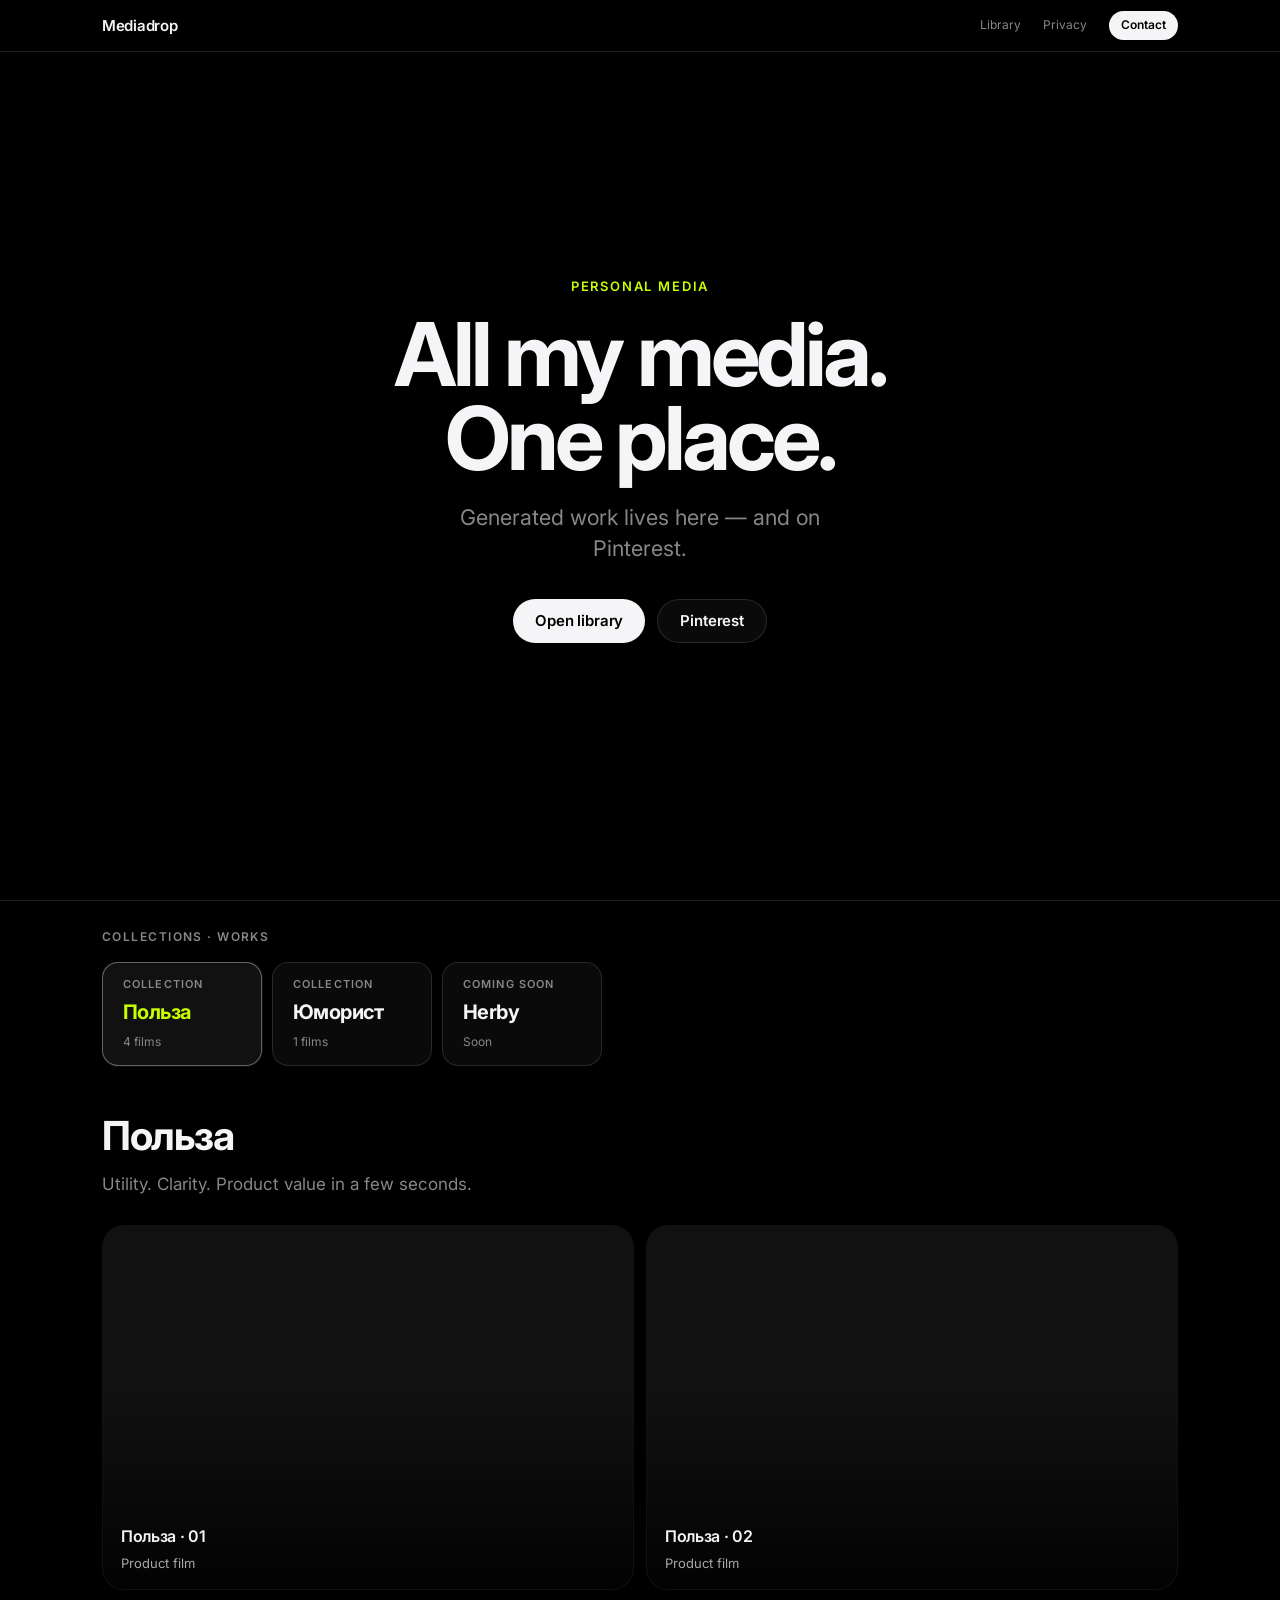
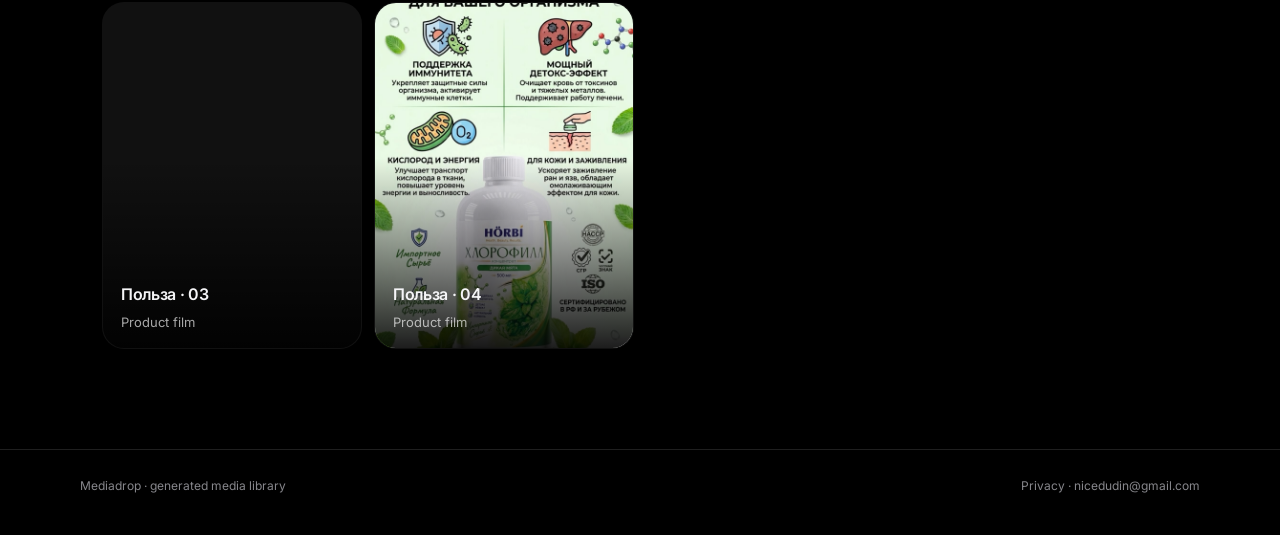
==== commit 371d19d8: "Rebrand Shelfwire to Mediadrop — personal media library" ====
--- a/index.html
+++ b/index.html
@@ -4,10 +4,10 @@
   <meta charset="UTF-8" />
   <meta name="p:domain_verify" content="ba3eca7c7f9a211c7e49f928717fe940"/>
   <meta name="viewport" content="width=device-width, initial-scale=1" />
-  <title>Shelfwire</title>
-  <meta name="description" content="Shelfwire — product films. Just the product, in motion." />
-  <meta name="author" content="Shelfwire" />
-  <meta property="og:site_name" content="Shelfwire" />
+  <title>Mediadrop</title>
+  <meta name="description" content="Mediadrop — personal media library. Generated films and stills, also on Pinterest." />
+  <meta name="author" content="Mediadrop" />
+  <meta property="og:site_name" content="Mediadrop" />
   <link rel="icon" href="favicon.svg" type="image/svg+xml" />
   <link rel="preconnect" href="https://fonts.googleapis.com" />
   <link rel="preconnect" href="https://fonts.gstatic.com" crossorigin />
@@ -17,9 +17,9 @@
 <body>
   <nav class="nav" aria-label="Primary">
     <div class="nav-inner">
-      <a class="brand" href="index.html" id="brand-name">Shelfwire</a>
+      <a class="brand" href="index.html" id="brand-name">Mediadrop</a>
       <div class="nav-links">
-        <a href="#gallery">Films</a>
+        <a href="#gallery">Library</a>
         <a href="privacy.html">Privacy</a>
         <a class="nav-cta" href="mailto:nicedudin@gmail.com">Contact</a>
       </div>
@@ -30,12 +30,12 @@
     <video class="hero-video" id="hero-video" muted loop playsinline autoplay preload="metadata"></video>
     <div class="hero-veil"></div>
     <div class="hero-copy">
-      <p class="hero-kicker">Product film</p>
-      <h1 id="hero-title">Just the product.
-In motion.</h1>
-      <p class="hero-sub" id="hero-sub">Short films. Clean cuts. Direct links.</p>
+      <p class="hero-kicker">Personal media</p>
+      <h1 id="hero-title">All my media.
+One place.</h1>
+      <p class="hero-sub" id="hero-sub">Generated work lives here — and on Pinterest.</p>
       <div class="hero-actions">
-        <a class="btn btn-fill" href="#gallery">Watch the films</a>
+        <a class="btn btn-fill" href="#gallery">Open library</a>
         <a class="btn btn-ghost" href="https://www.pinterest.com/whtsib/" target="_blank" rel="noopener">Pinterest</a>
       </div>
     </div>
@@ -43,7 +43,7 @@
 
   <section class="strip" id="gallery">
     <div class="strip-inner">
-      <div class="strip-label">Collections</div>
+      <div class="strip-label">Collections · works</div>
       <div class="tabs" id="tabs" role="tablist"></div>
     </div>
   </section>
@@ -73,7 +73,7 @@
 
   <footer class="foot">
     <div class="foot-inner">
-      <div>Shelfwire · product media</div>
+      <div>Mediadrop · generated media library</div>
       <div>
         <a href="privacy.html">Privacy</a>
         ·
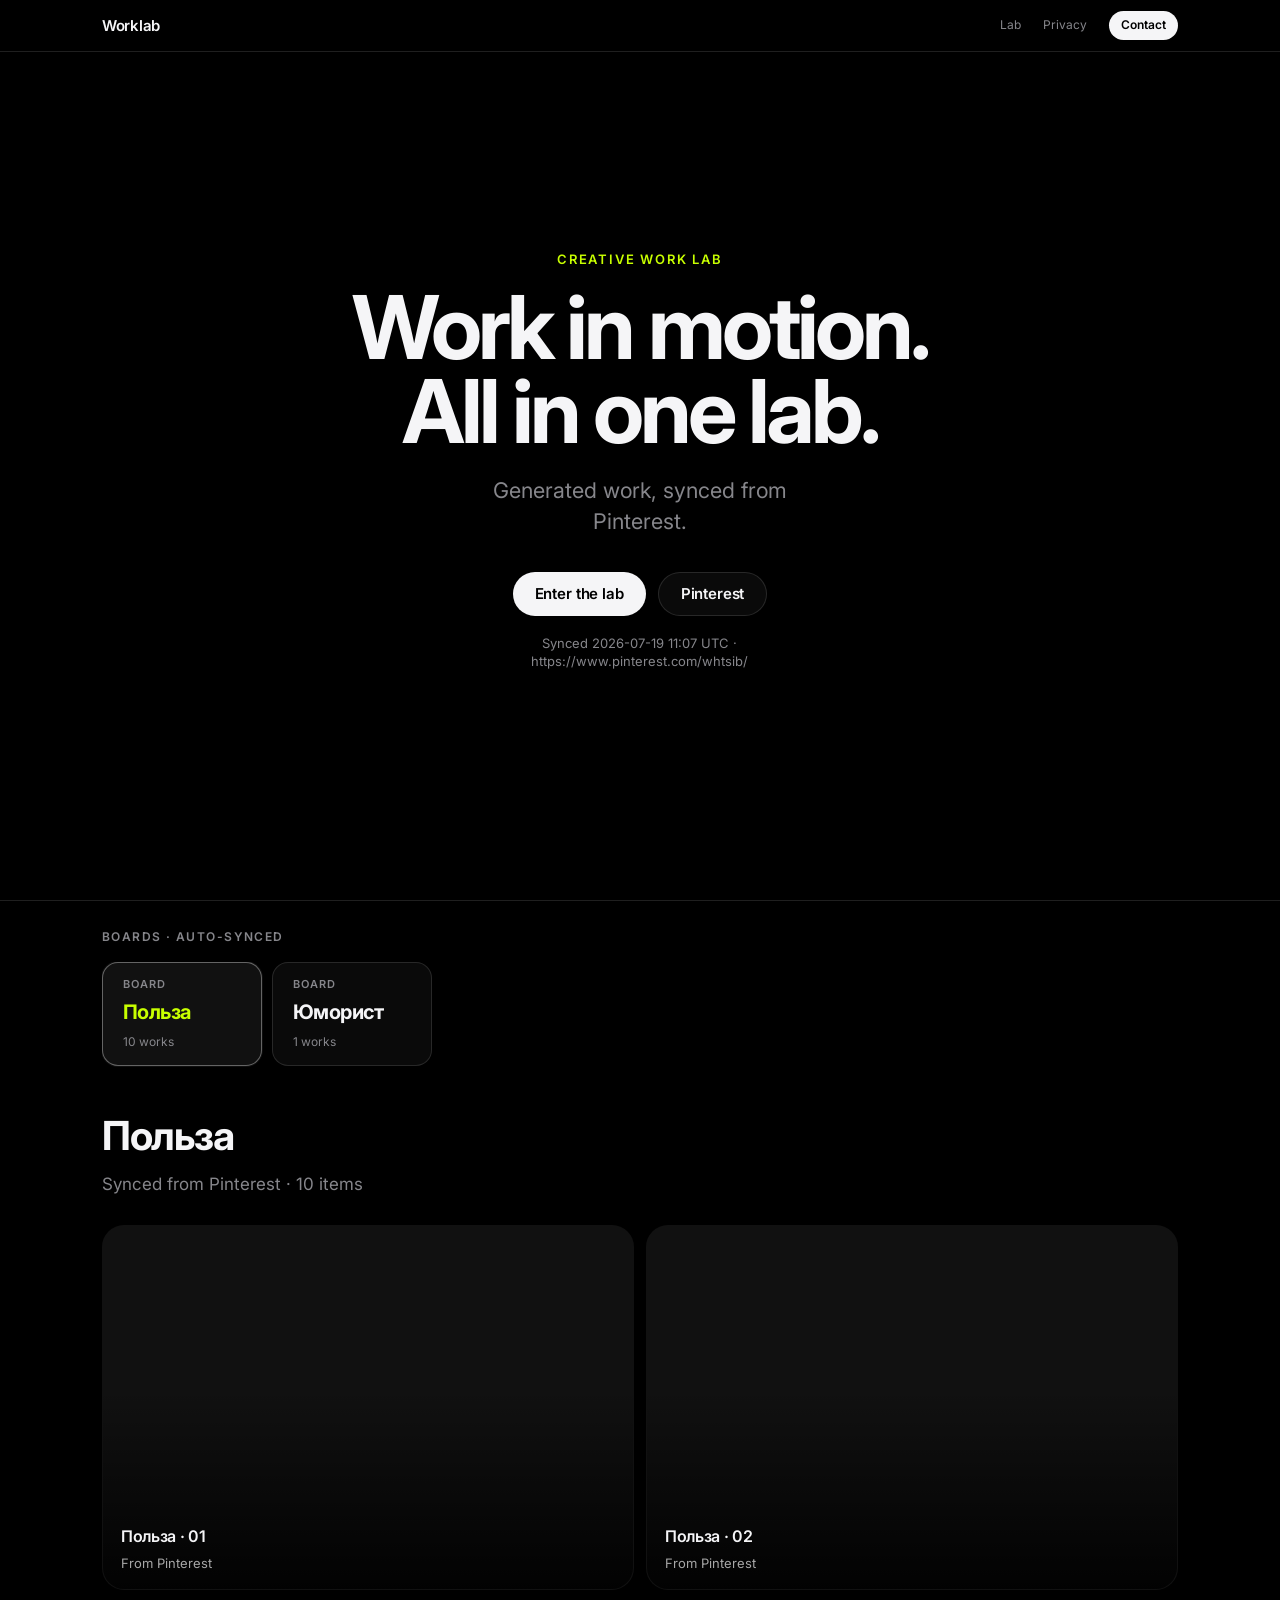
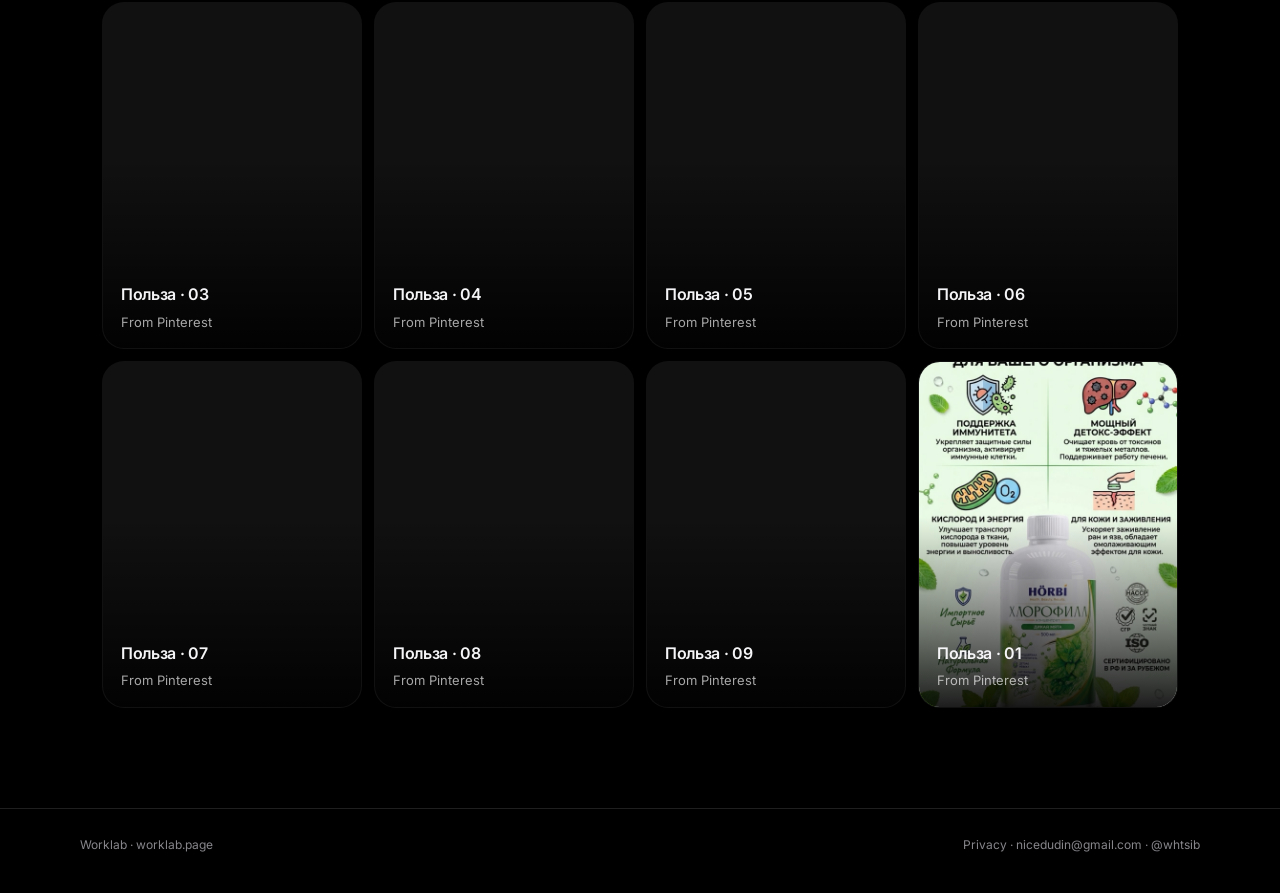
==== commit 13b60ec6: "Rebrand to Worklab, custom domain worklab.page, Pinterest sync" ====
--- a/index.html
+++ b/index.html
@@ -4,10 +4,10 @@
   <meta charset="UTF-8" />
   <meta name="p:domain_verify" content="ba3eca7c7f9a211c7e49f928717fe940"/>
   <meta name="viewport" content="width=device-width, initial-scale=1" />
-  <title>Mediadrop</title>
-  <meta name="description" content="Mediadrop — personal media library. Generated films and stills, also on Pinterest." />
-  <meta name="author" content="Mediadrop" />
-  <meta property="og:site_name" content="Mediadrop" />
+  <title>Worklab</title>
+  <meta name="description" content="Worklab — creative work lab. Generated films & stills, synced from Pinterest." />
+  <meta name="author" content="Worklab" />
+  <meta property="og:site_name" content="Worklab" />
   <link rel="icon" href="favicon.svg" type="image/svg+xml" />
   <link rel="preconnect" href="https://fonts.googleapis.com" />
   <link rel="preconnect" href="https://fonts.gstatic.com" crossorigin />
@@ -17,9 +17,9 @@
 <body>
   <nav class="nav" aria-label="Primary">
     <div class="nav-inner">
-      <a class="brand" href="index.html" id="brand-name">Mediadrop</a>
+      <a class="brand" href="index.html" id="brand-name">Worklab</a>
       <div class="nav-links">
-        <a href="#gallery">Library</a>
+        <a href="#gallery">Lab</a>
         <a href="privacy.html">Privacy</a>
         <a class="nav-cta" href="mailto:nicedudin@gmail.com">Contact</a>
       </div>
@@ -30,20 +30,21 @@
     <video class="hero-video" id="hero-video" muted loop playsinline autoplay preload="metadata"></video>
     <div class="hero-veil"></div>
     <div class="hero-copy">
-      <p class="hero-kicker">Personal media</p>
-      <h1 id="hero-title">All my media.
-One place.</h1>
-      <p class="hero-sub" id="hero-sub">Generated work lives here — and on Pinterest.</p>
+      <p class="hero-kicker">Creative work lab</p>
+      <h1 id="hero-title">Work in motion.
+All in one lab.</h1>
+      <p class="hero-sub" id="hero-sub">Generated work, synced from Pinterest.</p>
       <div class="hero-actions">
-        <a class="btn btn-fill" href="#gallery">Open library</a>
+        <a class="btn btn-fill" href="#gallery">Enter the lab</a>
         <a class="btn btn-ghost" href="https://www.pinterest.com/whtsib/" target="_blank" rel="noopener">Pinterest</a>
       </div>
+      <p class="hero-sub" id="sync-meta" style="margin-top:18px;font-size:13px;opacity:0.75"></p>
     </div>
   </header>
 
   <section class="strip" id="gallery">
     <div class="strip-inner">
-      <div class="strip-label">Collections · works</div>
+      <div class="strip-label">Boards · auto-synced</div>
       <div class="tabs" id="tabs" role="tablist"></div>
     </div>
   </section>
@@ -64,7 +65,7 @@
         <h2 id="sheet-title"></h2>
         <p id="sheet-blurb"></p>
         <div class="sheet-actions">
-          <a class="btn btn-fill" id="sheet-link" href="#" target="_blank" rel="noopener">View product</a>
+          <a class="btn btn-fill" id="sheet-link" href="#" target="_blank" rel="noopener">Open on Pinterest</a>
           <button type="button" class="btn btn-ghost" id="sheet-close-2">Close</button>
         </div>
       </div>
@@ -73,11 +74,13 @@
 
   <footer class="foot">
     <div class="foot-inner">
-      <div>Mediadrop · generated media library</div>
+      <div>Worklab · worklab.page</div>
       <div>
         <a href="privacy.html">Privacy</a>
         ·
         <a href="mailto:nicedudin@gmail.com">nicedudin@gmail.com</a>
+        ·
+        <a href="https://www.pinterest.com/whtsib/" target="_blank" rel="noopener">@whtsib</a>
       </div>
     </div>
   </footer>
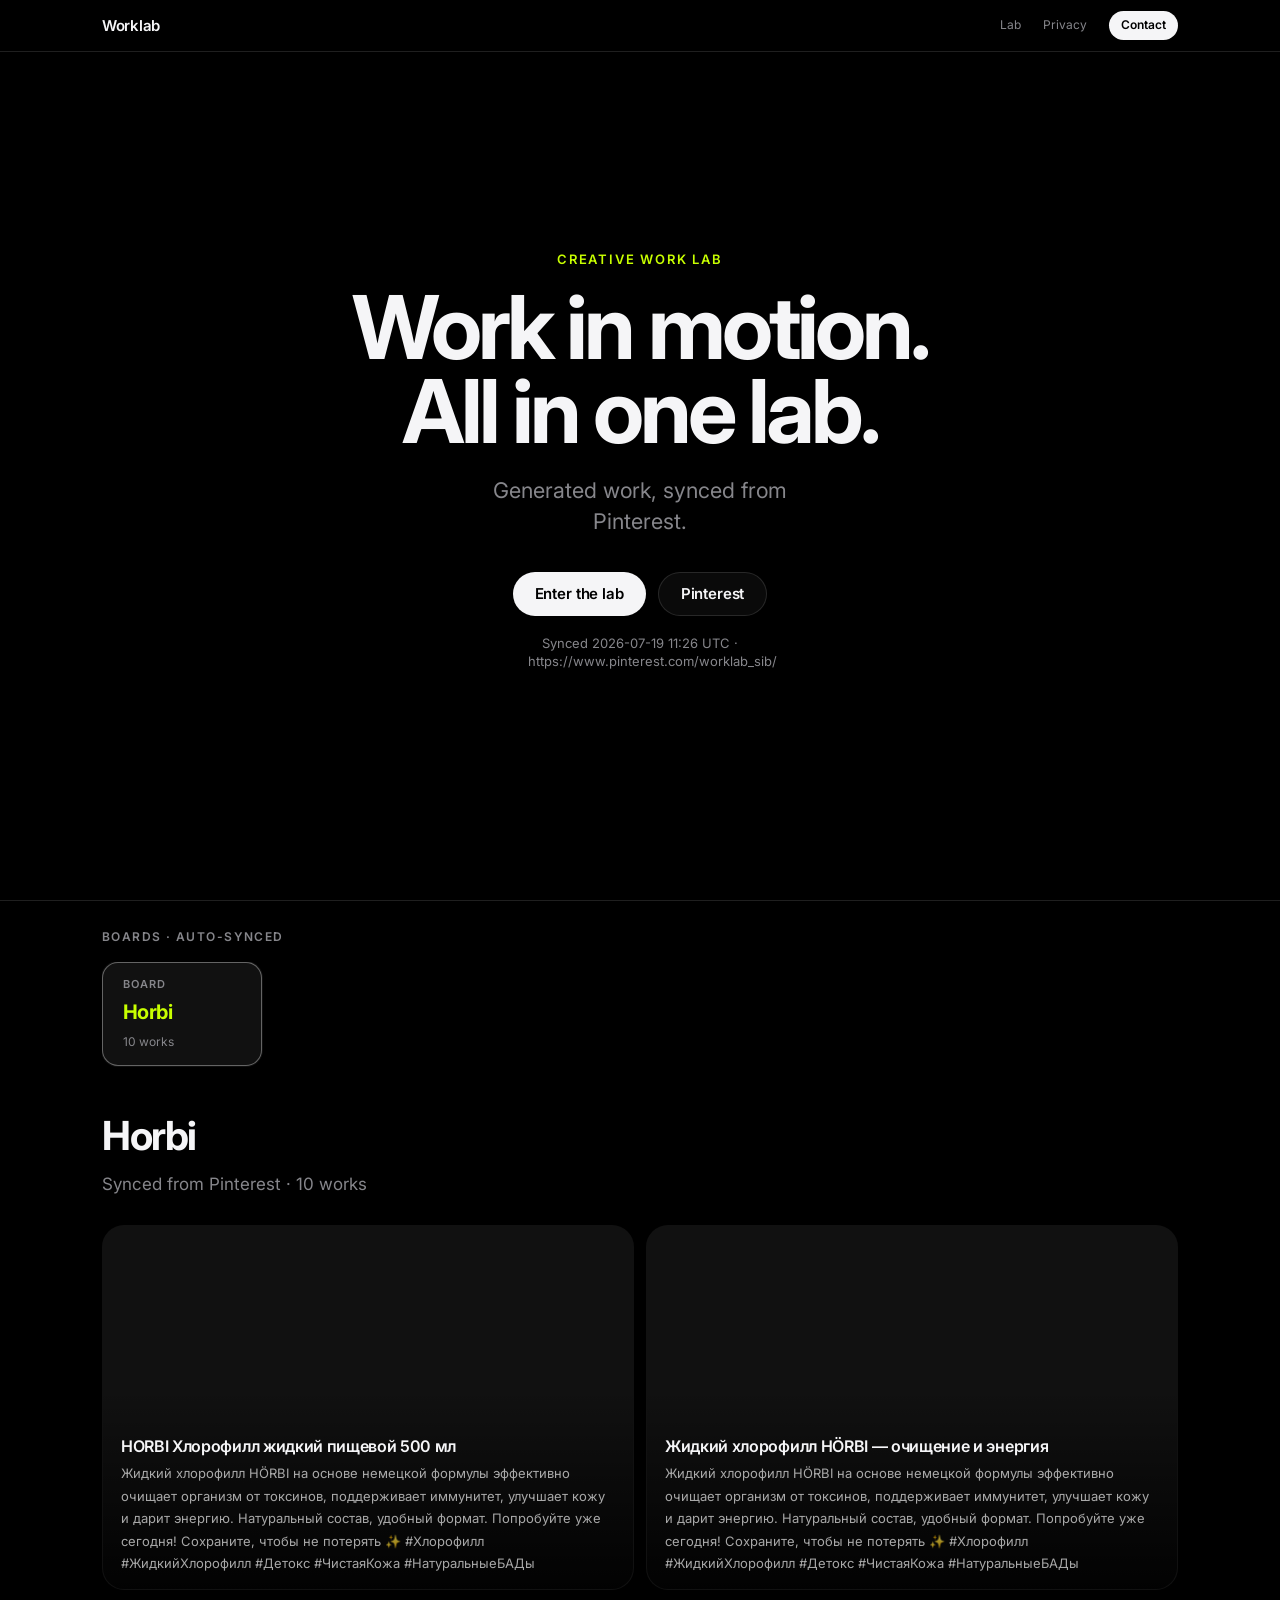
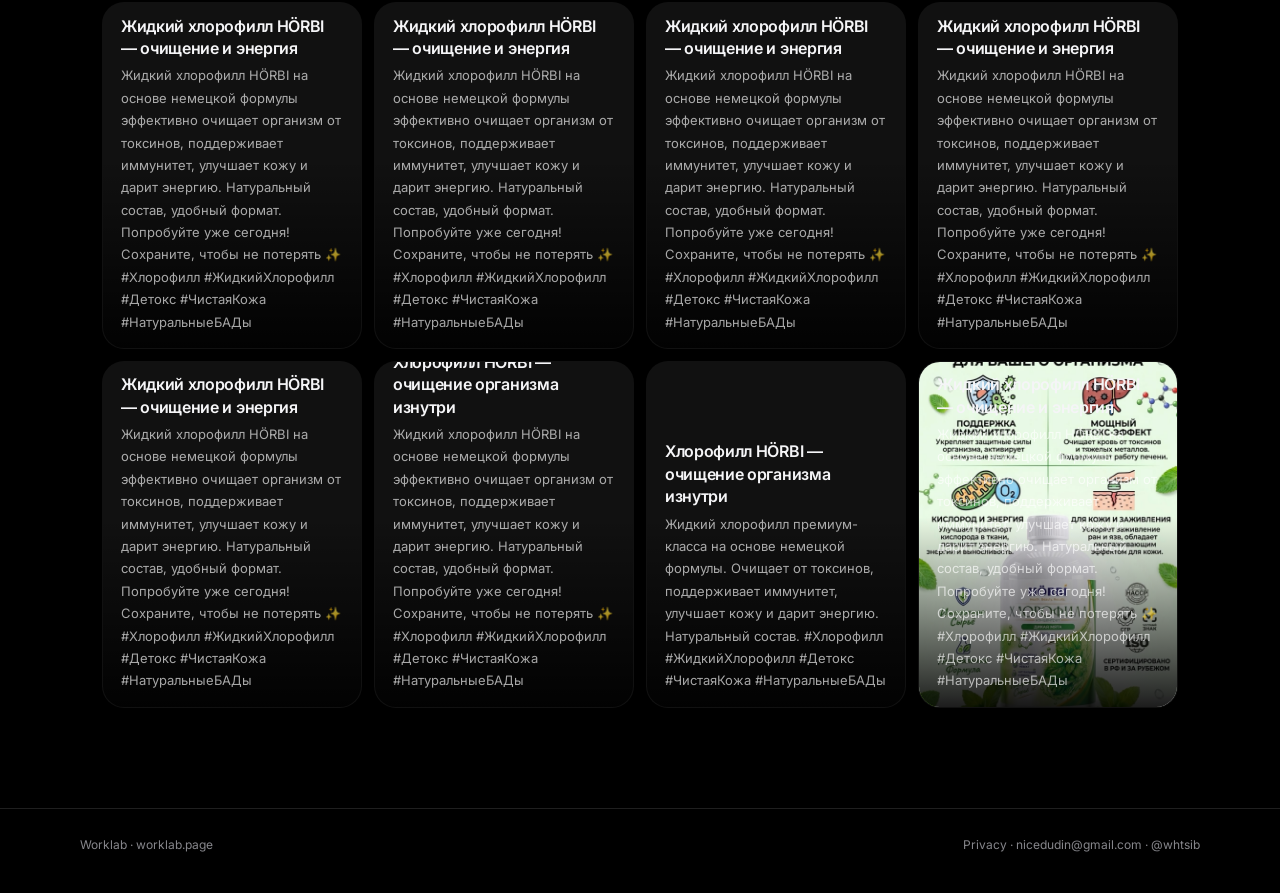
==== commit 9d71d692: "Polza/Horbi: real Pinterest titles, descriptions, WB + pin links" ====
--- a/index.html
+++ b/index.html
@@ -65,7 +65,8 @@
         <h2 id="sheet-title"></h2>
         <p id="sheet-blurb"></p>
         <div class="sheet-actions">
-          <a class="btn btn-fill" id="sheet-link" href="#" target="_blank" rel="noopener">Open on Pinterest</a>
+          <a class="btn btn-fill" id="sheet-link" href="#" target="_blank" rel="noopener">Product link →</a>
+          <a class="btn btn-ghost" id="sheet-pin" href="#" target="_blank" rel="noopener">Pinterest</a>
           <button type="button" class="btn btn-ghost" id="sheet-close-2">Close</button>
         </div>
       </div>
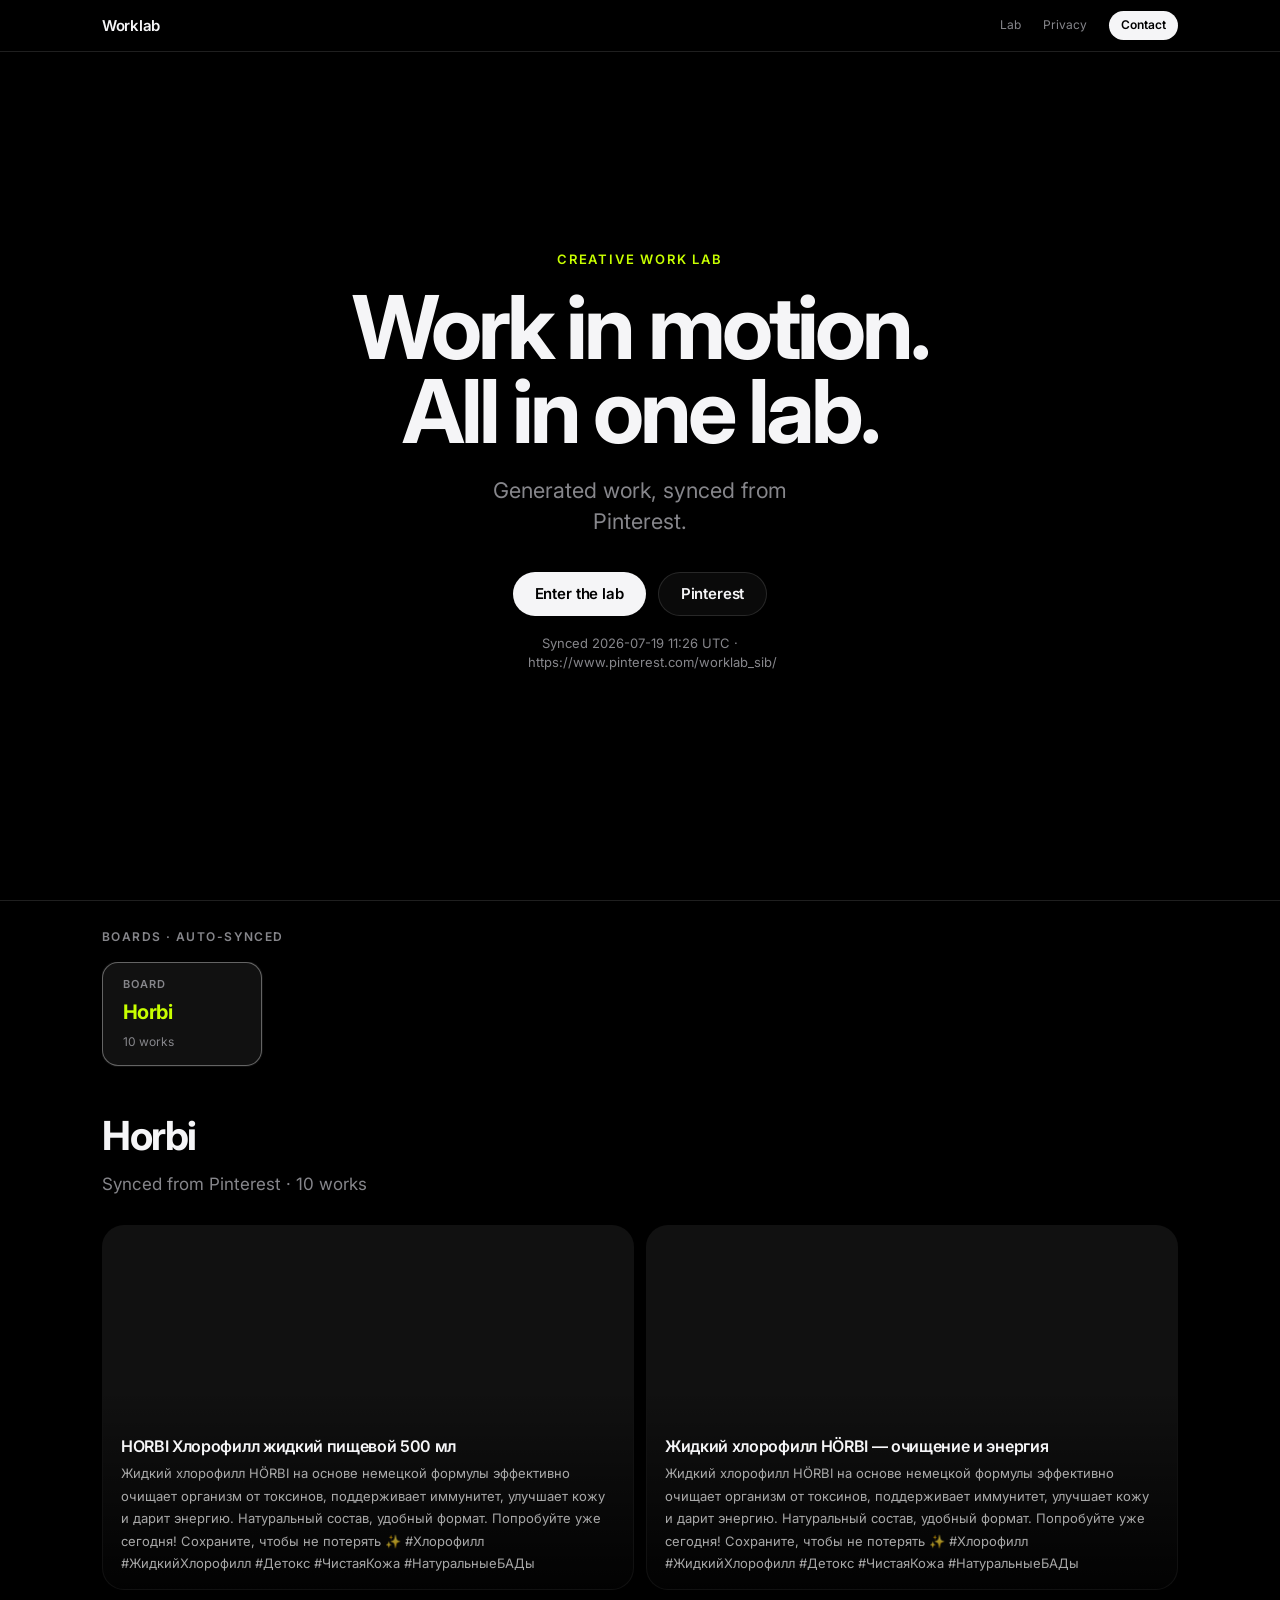
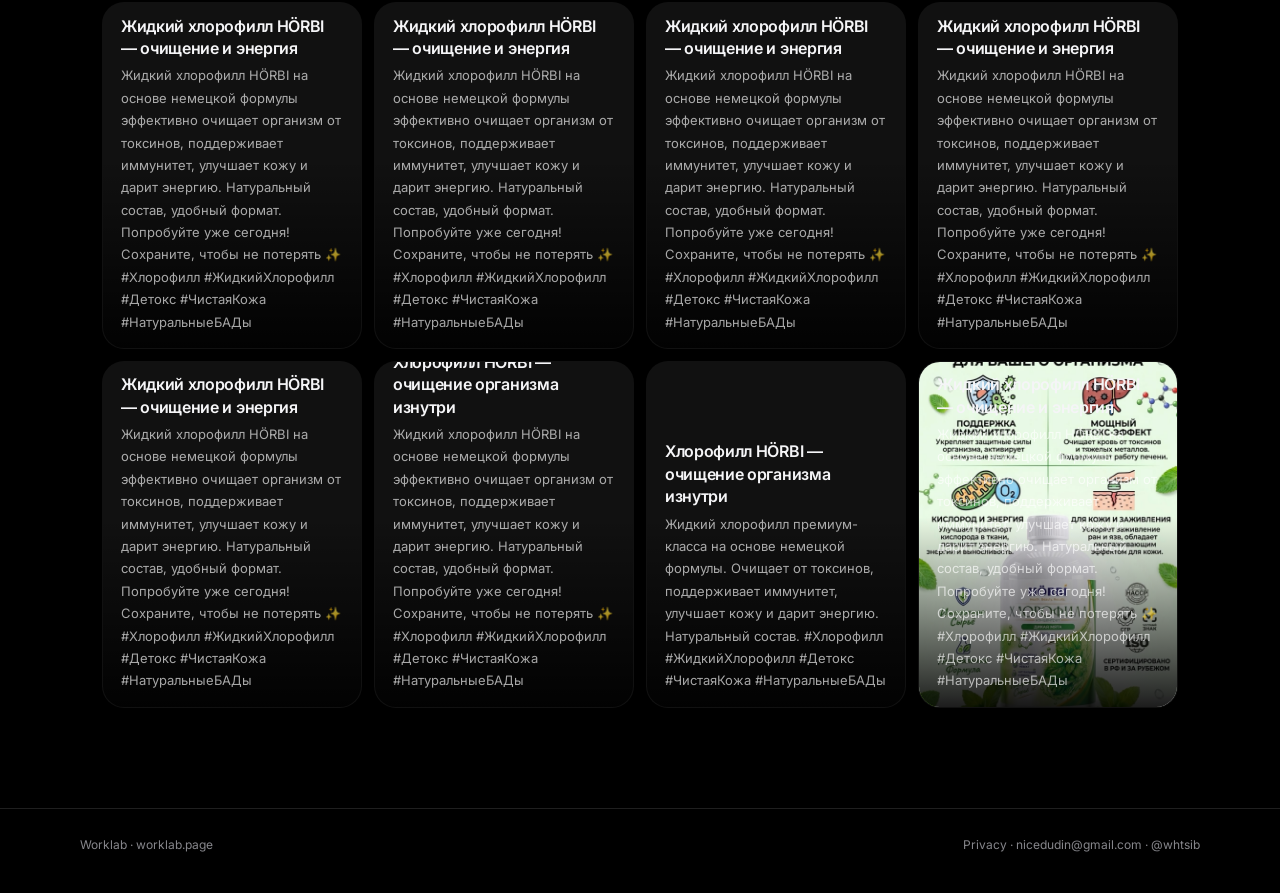
==== commit 18865afc: "Worklab: add Official site link to HÖRBI cards Show https://horbi.org/ next to Wildberries/Pinterest" ====
--- a/index.html
+++ b/index.html
@@ -66,6 +66,7 @@
         <p id="sheet-blurb"></p>
         <div class="sheet-actions">
           <a class="btn btn-fill" id="sheet-link" href="#" target="_blank" rel="noopener">Product link →</a>
+          <a class="btn btn-ghost" id="sheet-site" href="https://horbi.org/" target="_blank" rel="noopener" hidden>Official site →</a>
           <a class="btn btn-ghost" id="sheet-pin" href="#" target="_blank" rel="noopener">Pinterest</a>
           <button type="button" class="btn btn-ghost" id="sheet-close-2">Close</button>
         </div>
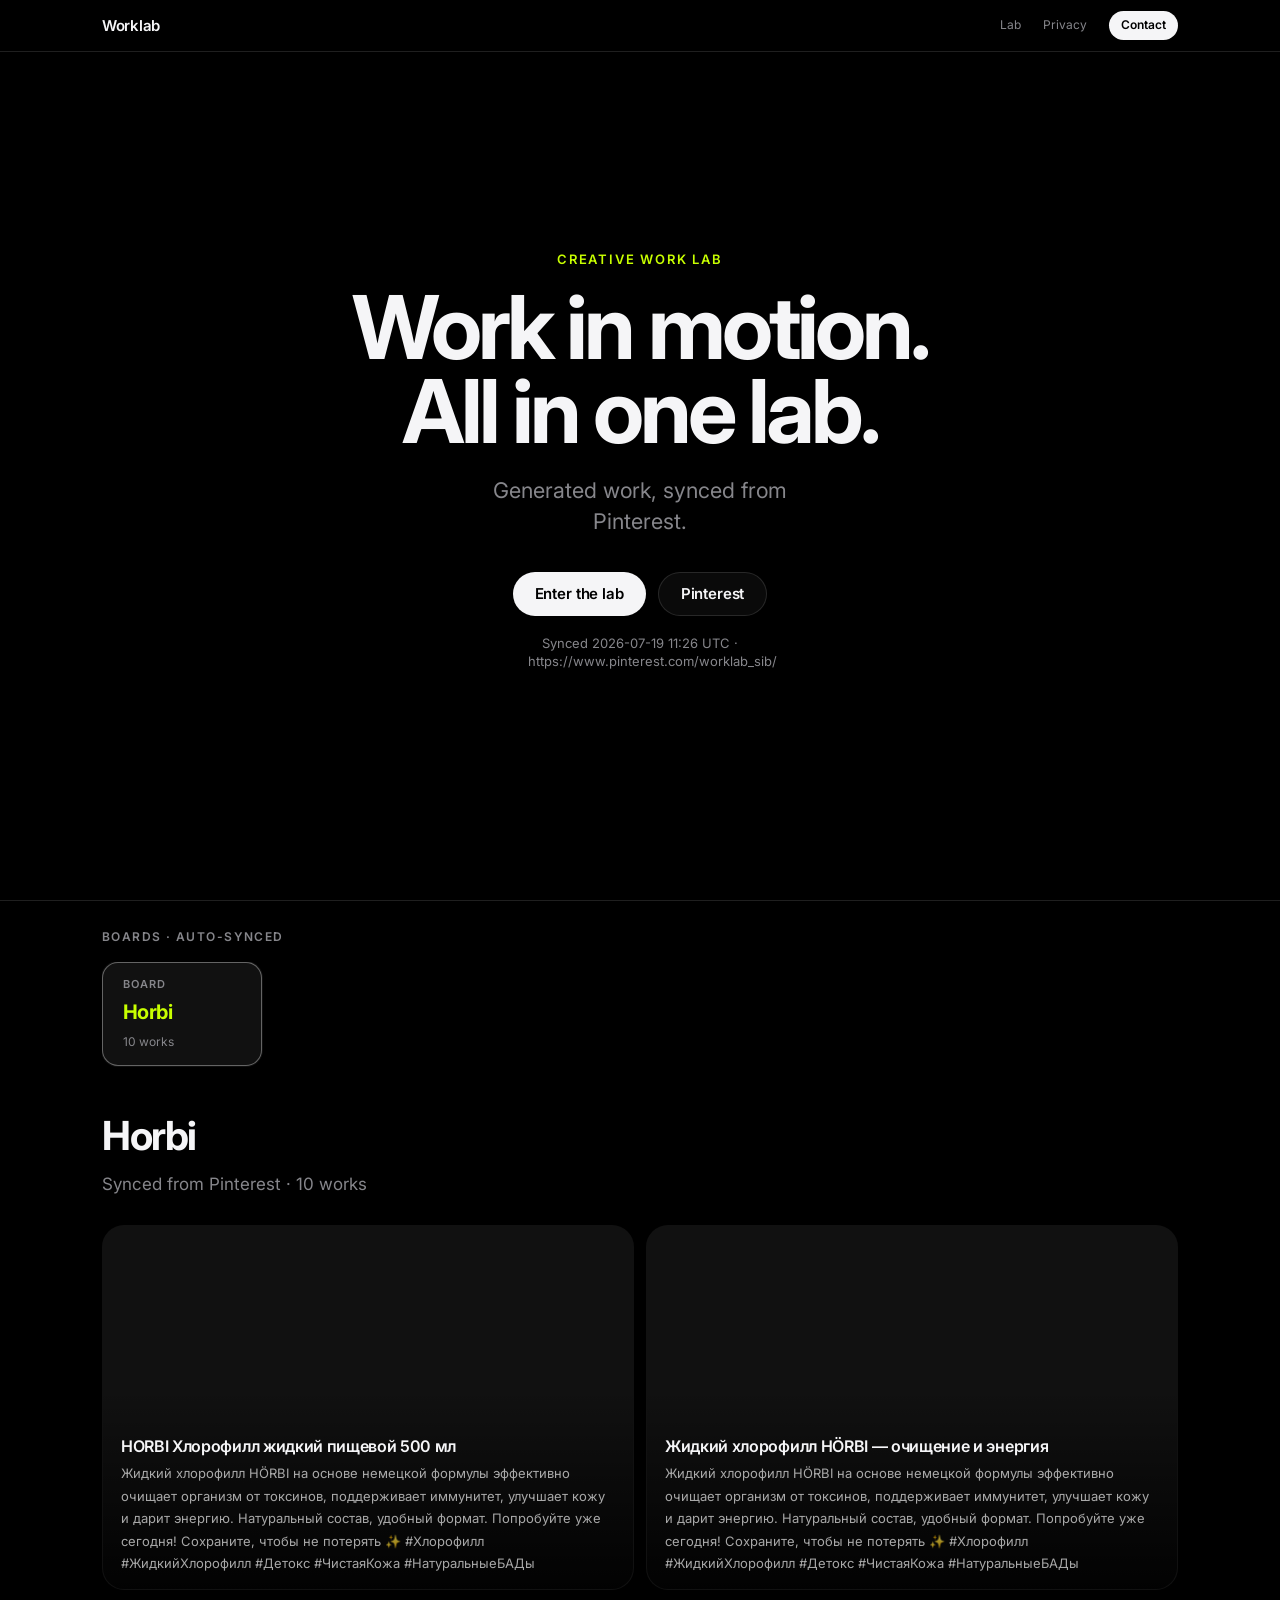
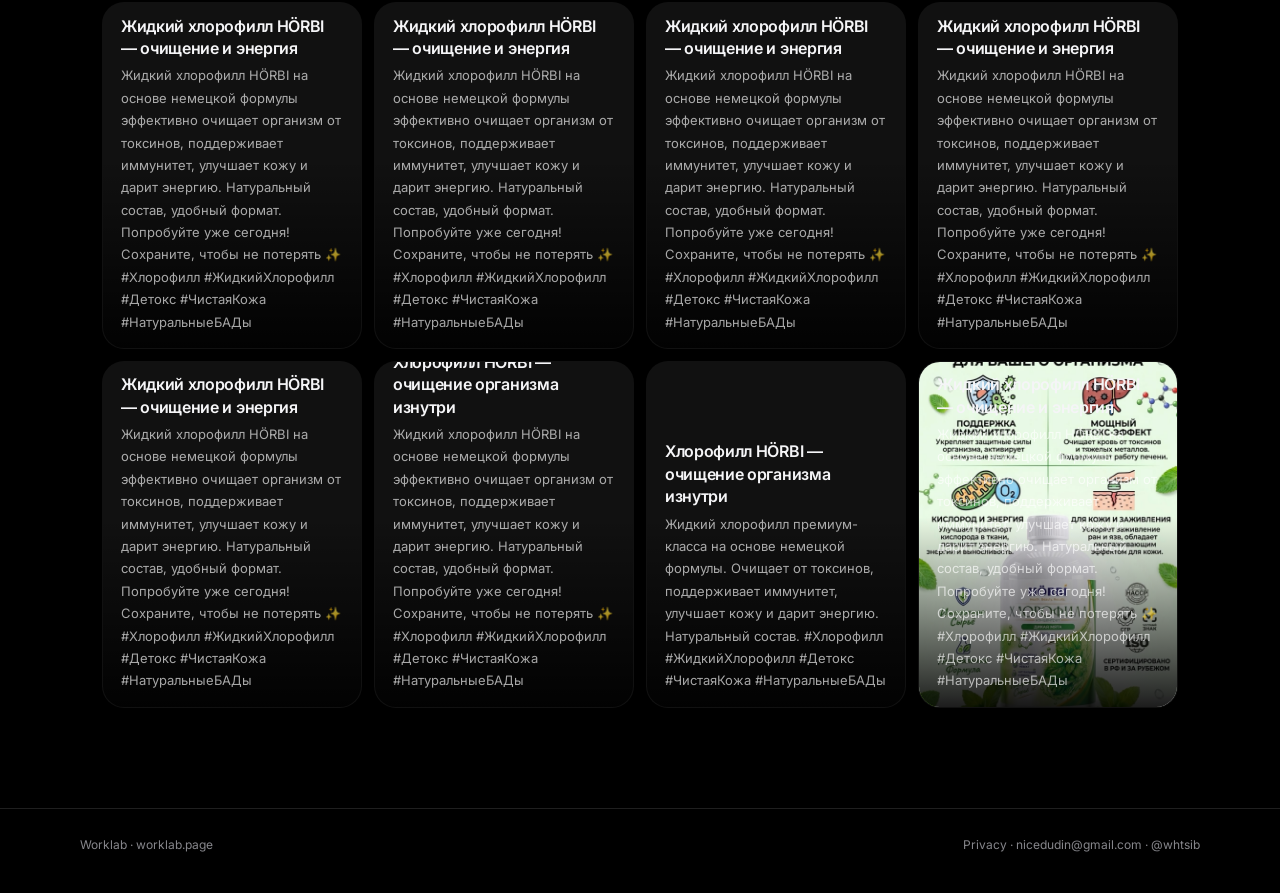
==== commit f11f25cd: "Worklab: shareable deep links for each card/video URL form #work/board/item opens that work in the m" ====
--- a/index.html
+++ b/index.html
@@ -68,6 +68,7 @@
           <a class="btn btn-fill" id="sheet-link" href="#" target="_blank" rel="noopener">Product link →</a>
           <a class="btn btn-ghost" id="sheet-site" href="https://horbi.org/" target="_blank" rel="noopener" hidden>Official site →</a>
           <a class="btn btn-ghost" id="sheet-pin" href="#" target="_blank" rel="noopener">Pinterest</a>
+          <button type="button" class="btn btn-ghost" id="sheet-copy" title="Copy share link to this work">Copy link</button>
           <button type="button" class="btn btn-ghost" id="sheet-close-2">Close</button>
         </div>
       </div>
@@ -88,6 +89,6 @@
   </footer>
 
   <script src="js/catalog.js"></script>
-  <script src="js/gallery.js"></script>
+  <script src="js/gallery.js?v=2"></script>
 </body>
 </html>
